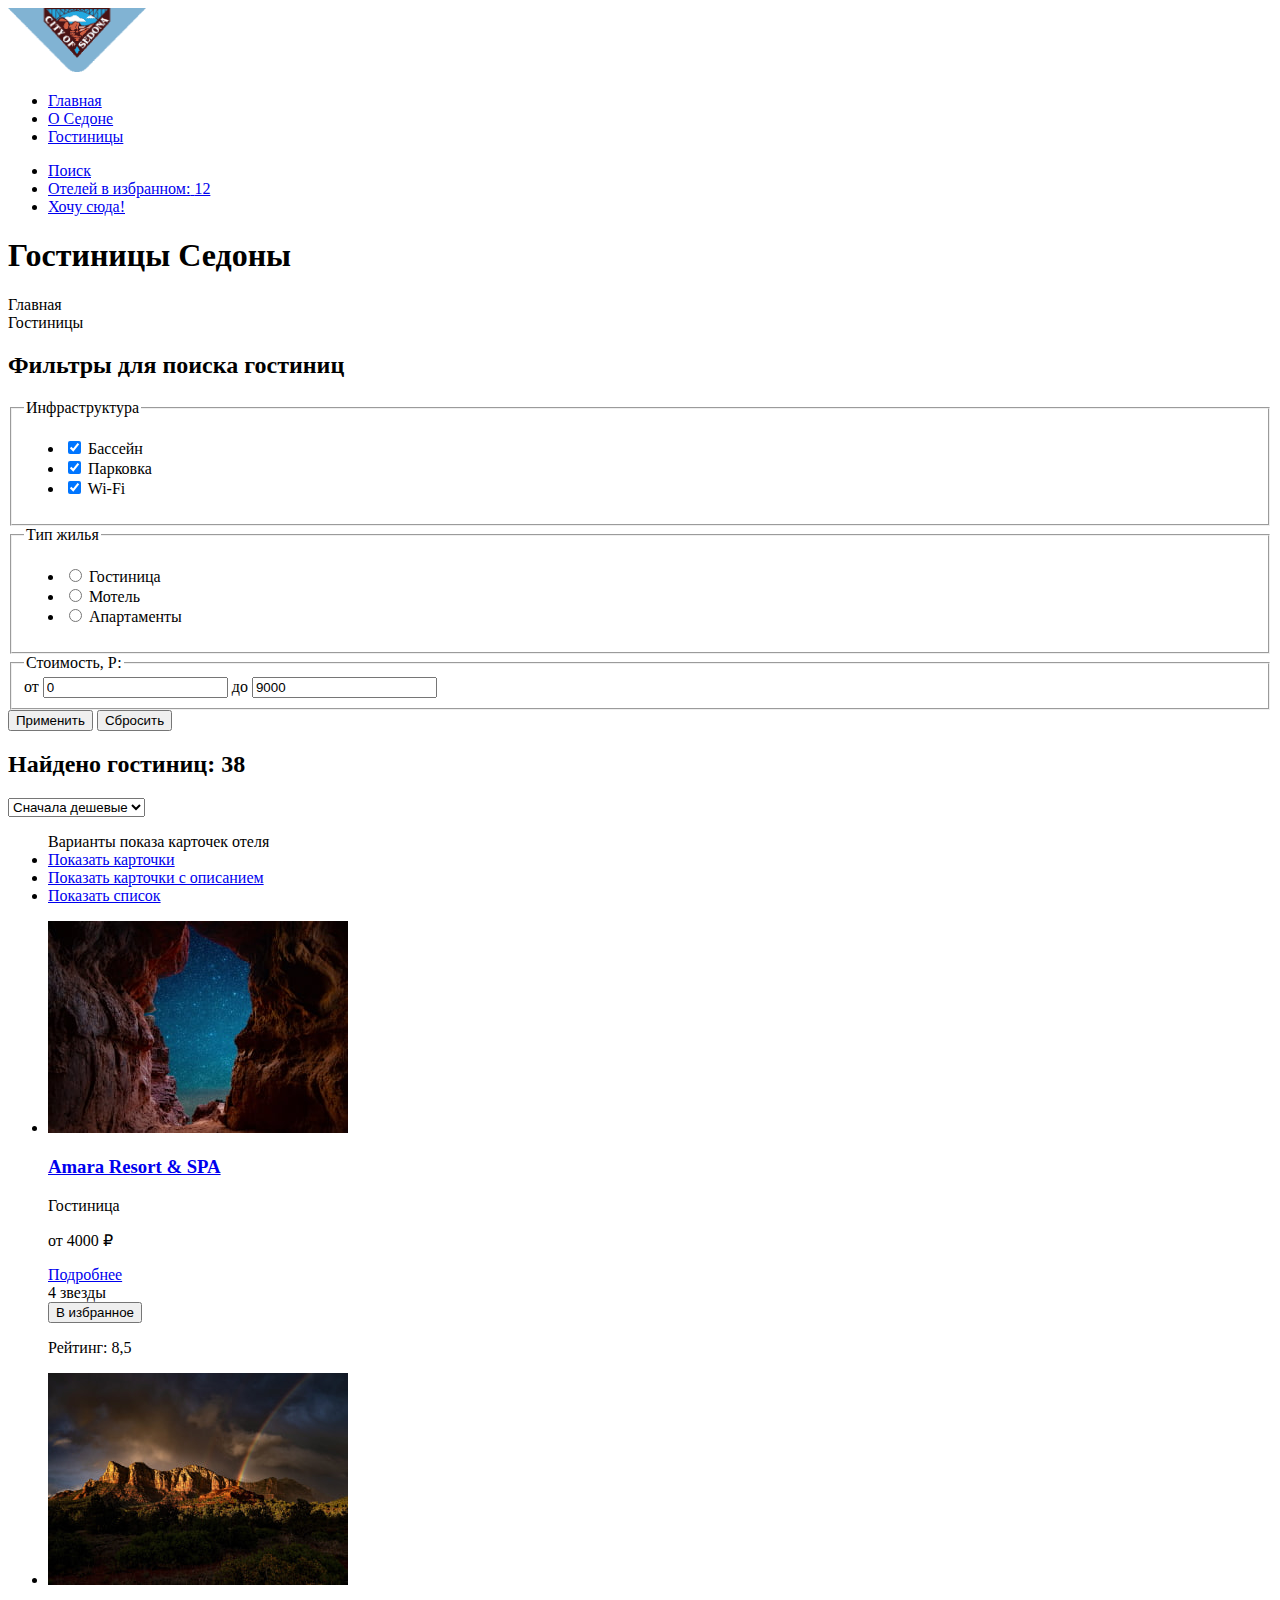
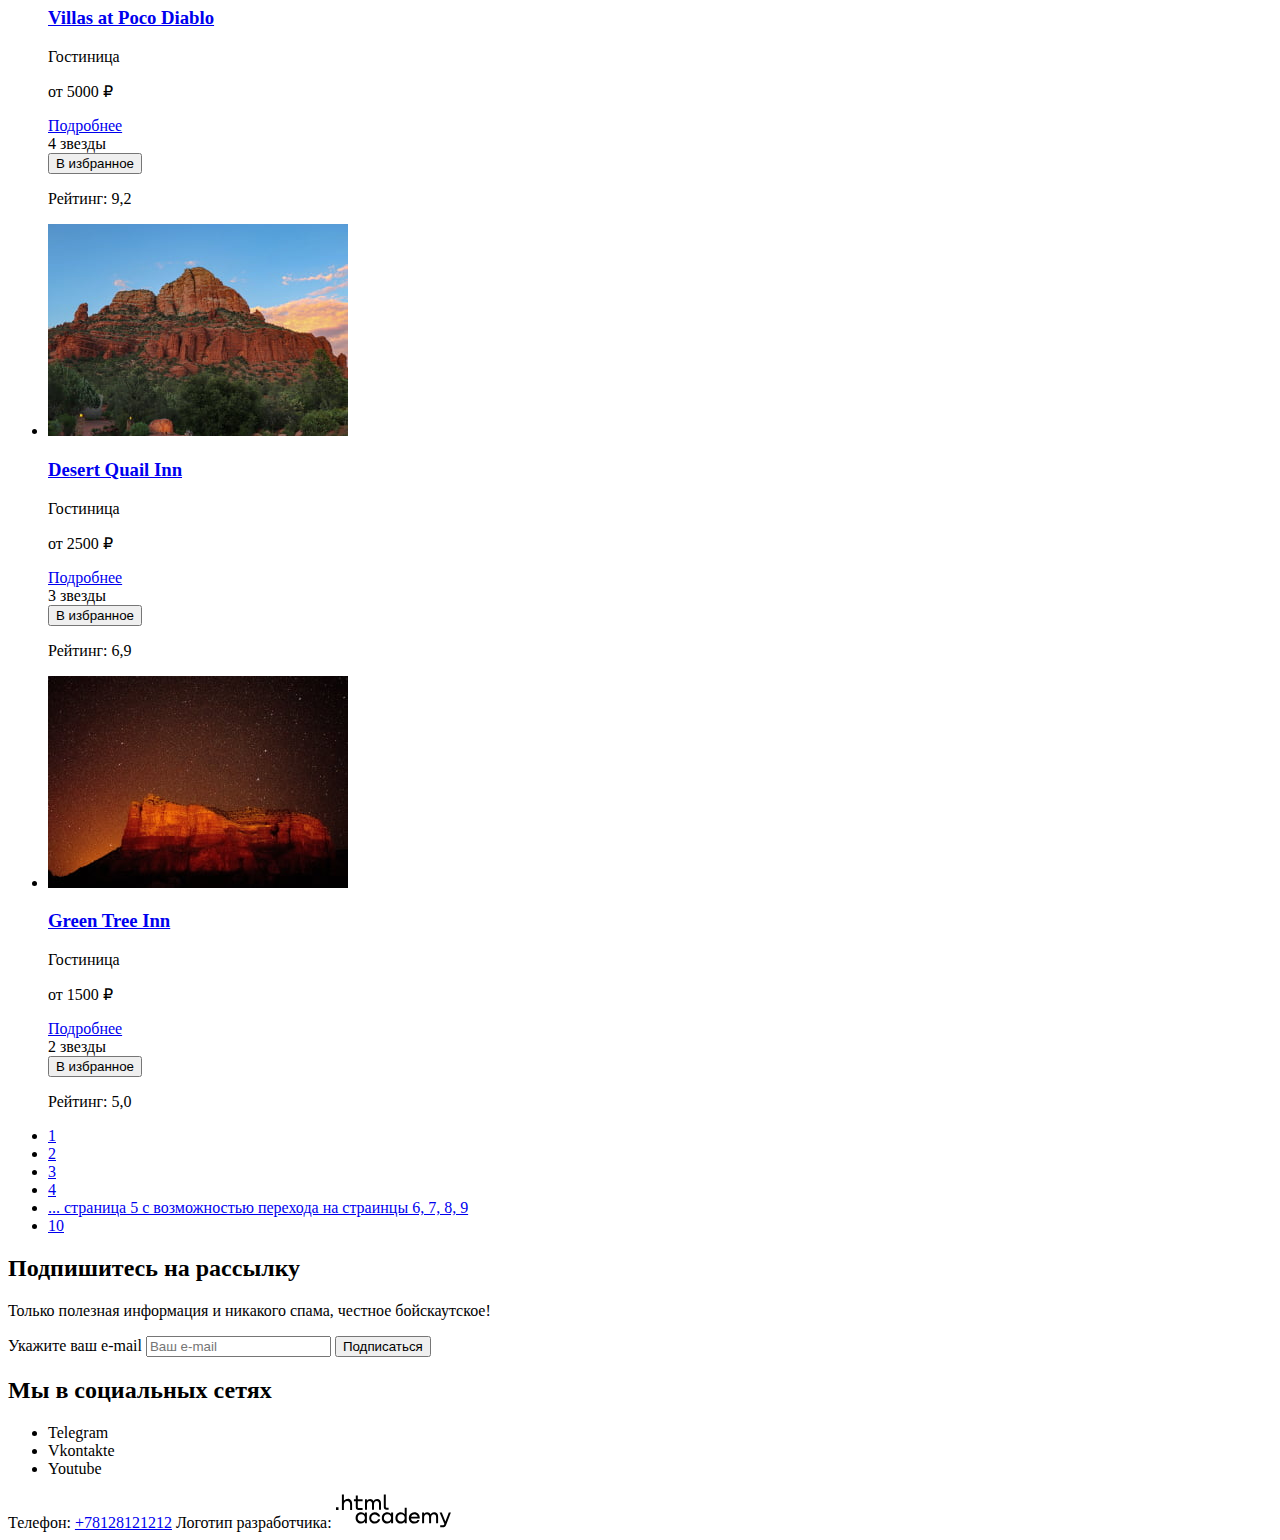
==== catalog.html @ a4a6d635 "Добавляет jpg и logo" ====
<!DOCTYPE html>
<html lang="ru">
<head>
  <meta charset="UTF-8">
  <meta name="viewport" content="width=device-width, initial-scale=1.0">
  <title>Document</title>
</head>
<body>
  <header class="page-header">
    <a class="header-logo-link" class="index.html" aria-current="page">
      <img class="logo" src="images/logo.png" width="138" height="64"  alt="Логотип города Седона"></a>
    <nav class="navigation">
      <Ul class="navigation-main-list">
        <li class="navigation-item">
          <a class="navigation-link" href="index.html" aria-current="page">Главная</a>
        </li>
        <li class="navigation-item">
          <a class="navigation-link" href="about.html">О Седоне</a>
        </li>
        <li class="navigation-item">
          <a class="navigation-link navigation-link-current" href="hotels.html">Гостиницы</a>
        </li>
      </Ul>
    </nav>
    <nav class="navigation">
      <Ul class="navigation-user-list">
        <li class="navigation-item">
          <a class="navigation-link" href="#">
            <span class="visually-hidden">
            Поиск
            </span>
          </a>
        </li>
        <li class="navigation-item">
          <a class="navigation-link" href="#">
            <span class="visually-hidden">Отелей в избранном:</span>
            <span class="count">12</span>
          </a>
        </li>
        <li class="navigation-item">
          <a class="navigation-link" href="#">
            <span class="brown-button">
              Хочу сюда!
            </span>
          </a>
        </li>
      </Ul>
    </nav>
    <h1 class="inner-header-title">Гостиницы Седоны</h1>
    <ul class="breadcrumbs"></ul>
    <li class="breadcrumbs-list">
      <a class="breadcrumbs-item" href="index.html"></a>
      <span class="visually-hidden">Главная</span>
    </li>
    <li class="breadcrumbs-list">
      <a class="breadcrumbs-item">Гостиницы </a>
    </li>
  </header>
  <main class="main-inner">
<section class="catalog-filter">
  <h2 class="visually-hidden">Фильтры для поиска гостиниц</h2>
  <form class="catalog-filter" action="https://echo.htmlacademy.ru/" method="get"  >
    <fieldset class="catalog-filter-group" >
      <legend class="catalog-filter-title">Инфраструктура</legend>
      <ul class="catalg-filter-list">
        <li class="catalg-filter-item">
          <label class="control">
            <input class="control-input" type="checkbox" name="swimming-pool" checked>
            Бассейн
          </label>
        </li>
        <li class="catalg-filter-item">
          <label class="control">
            <input class="control-input" type="checkbox" name="parking" checked>
            Парковка
          </label>
        </li>
        <li class="catalg-filter-item">
          <label class="control">
            <input class="control-input" type="checkbox" name="Wi-Fi" checked>
            Wi-Fi
          </label>
        </li>
      </ul>
    </fieldset>
    <fieldset class="catalog-filter-group" >
      <legend class="catalog-filter-title">Тип жилья</legend>
      <ul class="catalg-filter-list">
        <li class="catalg-filter-item">
          <label class="control">
            <input class="control-input" type="radio" name="hotel-group" value="hotel">
            Гостиница
          </label>
        </li>
        <li class="catalg-filter-item">
          <label class="control">
            <input class="control-input" type="radio" name="hotel-group" value="motel">
            Мотель
          </label>
        </li>
        <li class="catalg-filter-item">
          <label class="control">
            <input class="control-input" type="radio" name="hotel-group" value="apartments">
            Апартаменты
          </label>
        </li>
      </ul>
    </fieldset>
    <fieldset class="catalog-filter-group">
      <legend class="catalog-filter-title">Стоимость, Р: </legend>
      <label for="price-from">от  </label>
      <input class="field" type="number" name="price-from" id="price-from" value="0">
      <label for="price-to">до </label>
      <input class="field" type="number" name="price-from" id="price-to" value="9000">
    </fieldset>
    <button class="button" type="submit">Применить</button>
    <button class="button-reset" type="reset">Сбросить</button>
  </form>
</section>
<section class="search-results">
  <h2 class="search-results-title">Найдено гостиниц: 38</h2>
  <select class="select-control" aria-label="Сортировка">
    <option value="cheap">Сначала дешевые </option>
    <option value="expensive">Сначала дорогие </option>
  </select>
  <ul class="hotel-card-variants-list">
  <span class="visually-hidden">Варианты показа карточек отеля</span>
    <li>
      <a class="sort sort-current" href="catalog.html?view=tile">
      <span class="visually-hidden">Показать карточки</span>
      </a>
    </li>
    <li>
      <a class="sort" href="catalog.html?view=card">
      <span class="visually-hidden">Показать карточки с описанием</span>
      </a>
    </li>
    <li>
      <a class="sort" href="catalog.html?view=list">
      <span class="visually-hidden">Показать список</span>
      </a>
    </li>
  </ul>
  <ul class="hotel-list">
    <li class="hotel-card">
      <a class="hotel-card-link" href="#">
        <img class="hotel-card-image"  src="images/hotel-cards/hotel-1.jpg" alt="Вид через ущелье на звездное небо">
      </a>
      <a class="hotel-card-link" href="#">
        <h3>Amara Resort & SPA</h3>
      </a>
      <p class="hotel-card-group">Гостиница</p>
      <p class="hotel-card-price">от 4000 ₽ </p>
      <a class="show-more" href="#">Подробнее</a>
      <div class="stars">
        <span class="visually-hidden">4 звезды</span>
      </div>
      <button class="in-favorites" type="button">В избранное</button>
      <p class="rating-result"> Рейтинг: 8,5 </p>
    </li>
    <li class="hotel-card">
      <a class="hotel-card-link" href="#">
        <img class="hotel-card-image"  src="images/hotel-cards/hotel-2.jpg" alt="Вид на горы в закате">
      </a>
      <a class="hotel-card-link" href="#">
        <h3>Villas at Poco Diablo</h3>
      </a>
      <p class="hotel-card-group">Гостиница</p>
      <p class="hotel-card-price">от 5000 ₽ </p>
      <a class="show-more" href="#">Подробнее</a>
      <div class="stars">
        <span class="visually-hidden">4 звезды</span>
      </div>
      <button class="in-favorites" type="button">В избранное</button>
      <p class="rating-result"> Рейтинг: 9,2 </p>
    </li>
    <li class="hotel-card">
      <a class="hotel-card-link" href="#">
        <img class="hotel-card-image"  src="images/hotel-cards/hotel-3.jpg" alt="Вид на горы">
      </a>
      <a class="hotel-card-link" href="#">
        <h3>Desert Quail Inn</h3>
      </a>
      <p class="hotel-card-group">Гостиница</p>
      <p class="hotel-card-price">от 2500 ₽ </p>
      <a class="show-more" href="#">Подробнее</a>
      <div class="stars">
        <span class="visually-hidden">3 звезды</span>
      </div>
      <button class="in-favorites" type="button">В избранное</button>
      <p class="rating-result"> Рейтинг: 6,9 </p>
    </li>
    <li class="hotel-card">
      <a class="hotel-card-link" href="#">
        <img class="hotel-card-image"  src="images/hotel-cards/hotel-4.jpg" alt="Вид на горы в последнюю минуту заката">
      </a>
      <a class="hotel-card-link" href="#">
        <h3>Green Tree Inn</h3>
      </a>
      <p class="hotel-card-group">Гостиница</p>
      <p class="hotel-card-price">от 1500 ₽ </p>
      <a class="show-more" href="#">Подробнее</a>
      <div class="stars">
        <span class="visually-hidden">2 звезды</span>
      </div>
      <button class="in-favorites" type="button">В избранное</button>
      <p class="rating-result"> Рейтинг: 5,0 </p>
    </li>
  </ul>
  <ul class="pagination">
    <li class="pagination-item">
      <a class="pagination-link pagination-current" href="#">1</a>
    </li>
    <li class="pagination-item">
      <a class="pagination-link" href="#">2</a>
    </li>
    <li class="pagination-item">
      <a class="pagination-link" href="#">3</a>
    </li>
    <li class="pagination-item">
      <a class="pagination-link" href="#">4</a>
    </li>
    <li class="pagination-item">
      <a class="pagination-link" href="#">...
        <span class="visually-hidden">страница 5 с возможностью перехода на страинцы 6, 7, 8, 9 </span>
      </a>
    </li>
    <li class="pagination-item">
      <a class="pagination-link" href="#">10</a>
    </li>
  </ul>
</section>
<section class="subscription">
  <h2 class="subscription-title">Подпишитесь на рассылку</h3>
  <p class="subscription-descriprtion">Только полезная информация и никакого спама, честное бойскаутское!</p>
  <form class="subscription-form" action="https://echo.htmlacademy.ru/" method="post">
  <label for="subscription-email" class="visually-hidden"> Укажите ваш e-mail </label>
  <input class="field" type="email" name="subscription-email" id="subscription-email" placeholder="Ваш e-mail" method="post" required>
  <button class="button-subscription-button" type="submit">Подписаться</button>
  </form>
</section>
<footer class="page-footer">
  <section class="footer-social-list">
    <h2 class="visually-hidden">Мы в социальных сетях</h2>
      <ul class="social-list">
        <li class="social-item">
          <a class="button-social" href="https://t.me/htmlacademy"></a>
          <span class="visually-hidden">Telegram</span>
        </li>
        <li class="social-item">
          <a class="button-social" href="https://vk.com/htmlacademy"></a>
          <span class="visually-hidden">Vkontakte</span>
        </li>
        <li class="social-item">
          <a class="button-social" href="https://www.youtube.com/user/htmlacademyru" class="visually-hidden"></a>
          <span class="visually-hidden">Youtube</span>
        </li>
      </ul>
  </section>

  <span class="visually hidden"> Телефон:</span>
  <a class="contacts-phone" href="tel:+78128121212">+78128121212</a>

  <span class="visually-hidden">Логотип разработчика:</span>
  <a href="https://htmlacademy.ru"></a>
  <img src="images/svg/HTML Academy.svg" alt="Логотип htmlacademy">
</footer>
  </body>
</html>
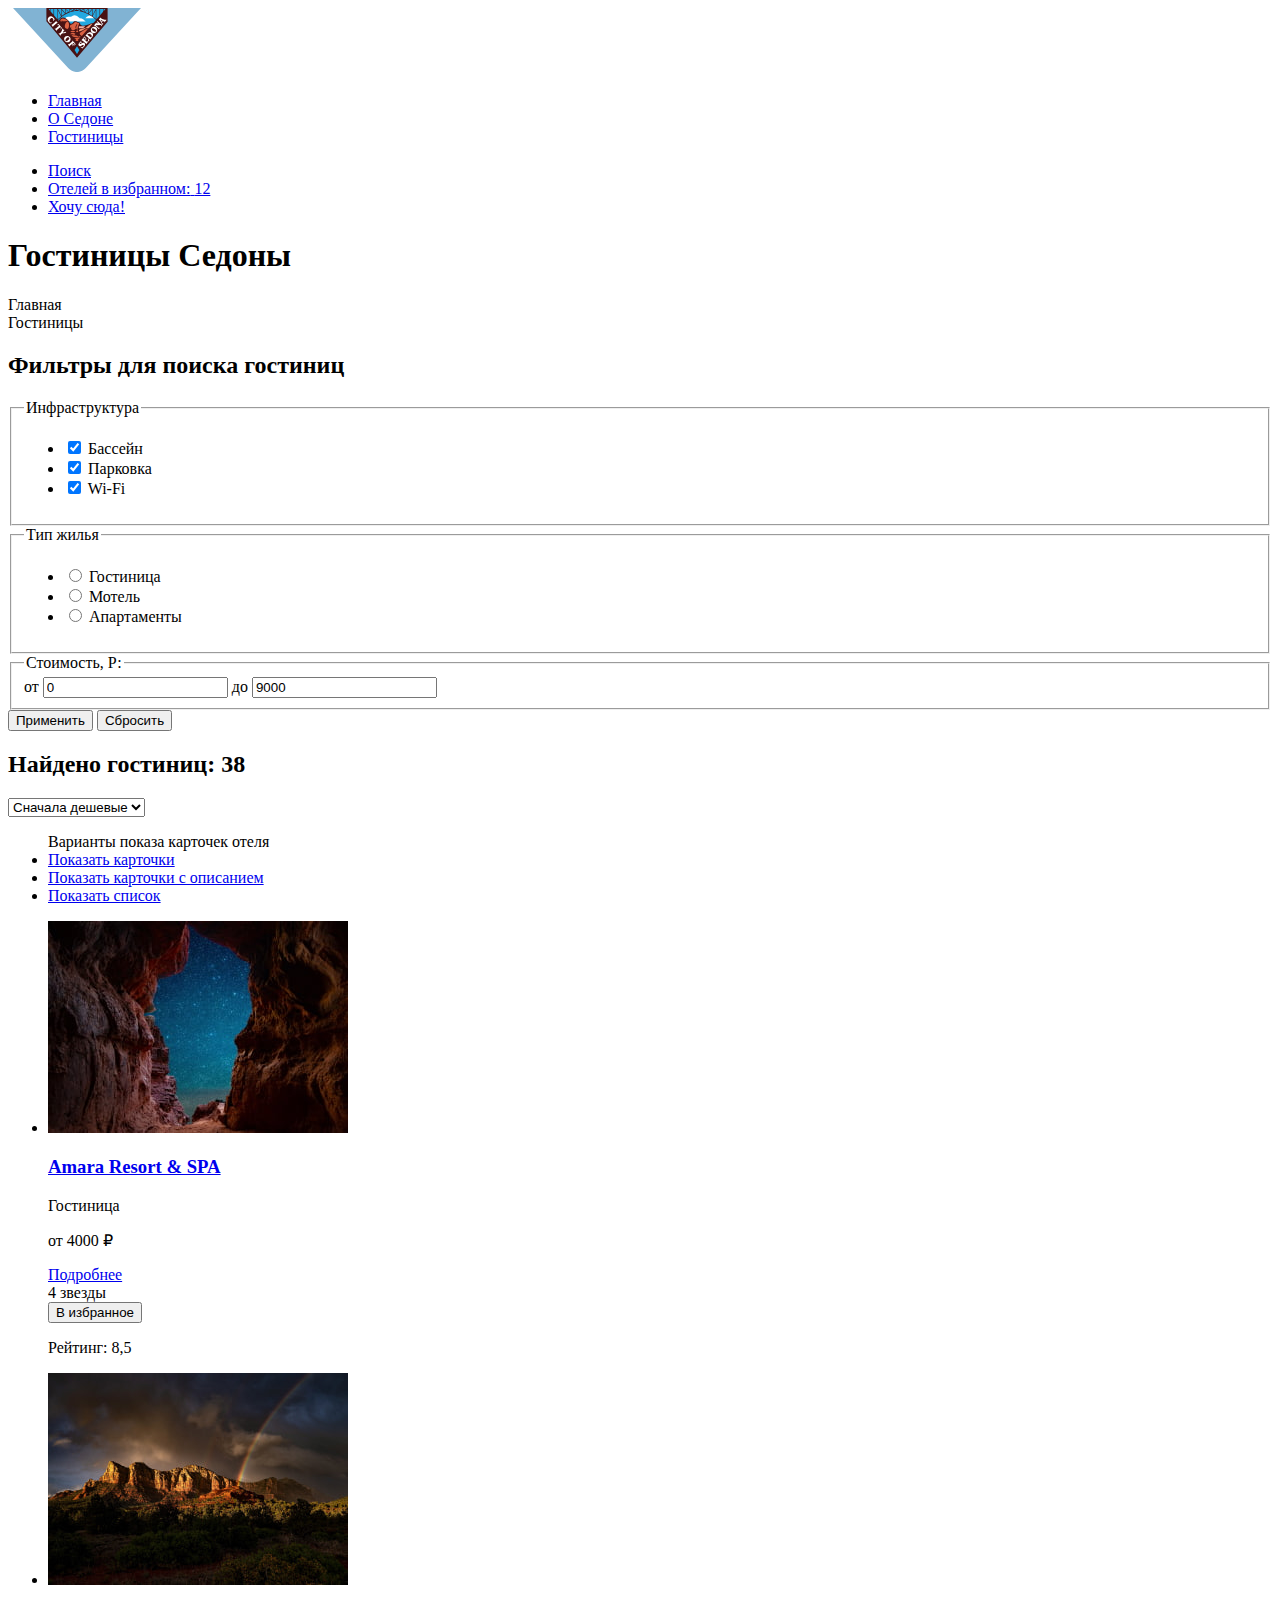
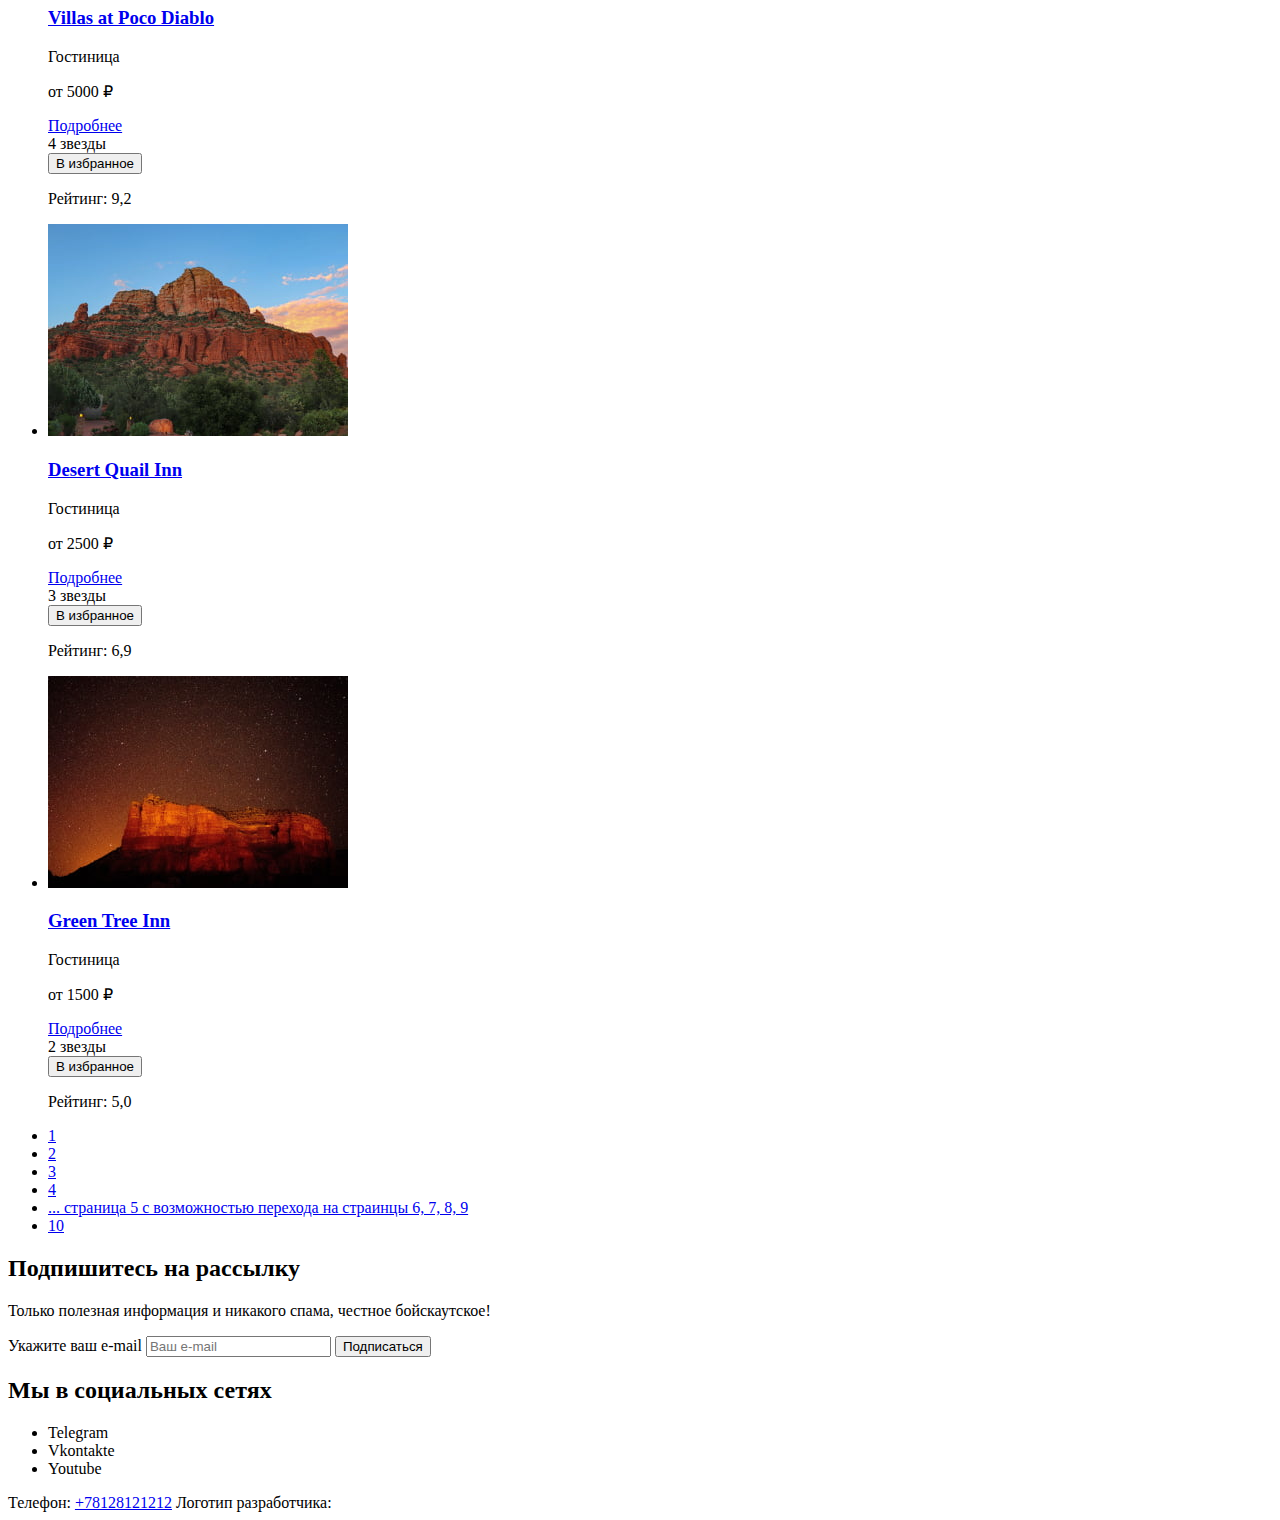
==== commit de181a94: "Добавляет обновленную верстку для catalog" ====
--- a/catalog.html
+++ b/catalog.html
@@ -2,13 +2,14 @@
 <html lang="ru">
 <head>
   <meta charset="UTF-8">
-  <meta name="viewport" content="width=device-width, initial-scale=1.0">
-  <title>Document</title>
+  <meta name="viewport" content="width=device-width, initial-scale=1">
+  <link rel="stylesheet" href="styles/styles.css">
+  <title>Каталог</title>
 </head>
 <body>
   <header class="page-header">
     <a class="header-logo-link" class="index.html" aria-current="page">
-      <img class="logo" src="images/logo.png" width="138" height="64"  alt="Логотип города Седона"></a>
+      <img class="logo" src="images/logo.svg" width="138" height="64"  alt="Логотип города Седона"></a>
     <nav class="navigation">
       <Ul class="navigation-main-list">
         <li class="navigation-item">
@@ -38,14 +39,17 @@
           </a>
         </li>
         <li class="navigation-item">
-          <a class="navigation-link" href="#">
-            <span class="brown-button">
+          <div class="small-button">
+            <a class="navigation-link" href="#">
               Хочу сюда!
-            </span>
-          </a>
+            </a>
+          </div>
         </li>
       </Ul>
     </nav>
+    </header>
+    <main class="main-inner">
+<section class="catalog-filter">
     <h1 class="inner-header-title">Гостиницы Седоны</h1>
     <ul class="breadcrumbs"></ul>
     <li class="breadcrumbs-list">
@@ -56,8 +60,6 @@
       <a class="breadcrumbs-item">Гостиницы </a>
     </li>
   </header>
-  <main class="main-inner">
-<section class="catalog-filter">
   <h2 class="visually-hidden">Фильтры для поиска гостиниц</h2>
   <form class="catalog-filter" action="https://echo.htmlacademy.ru/" method="get"  >
     <fieldset class="catalog-filter-group" >
@@ -69,7 +71,7 @@
             Бассейн
           </label>
         </li>
-        <li class="catalg-filter-item">
+        <li class="catalog-filter-item">
           <label class="control">
             <input class="control-input" type="checkbox" name="parking" checked>
             Парковка
@@ -144,7 +146,7 @@
   <ul class="hotel-list">
     <li class="hotel-card">
       <a class="hotel-card-link" href="#">
-        <img class="hotel-card-image"  src="images/hotel-cards/hotel-1.jpg" alt="Вид через ущелье на звездное небо">
+        <img class="hotel-card-image"  src="images/hotel-cards/hotel-1.jpg" width="300" height="212"  alt="Вид через ущелье на звездное небо">
       </a>
       <a class="hotel-card-link" href="#">
         <h3>Amara Resort & SPA</h3>
@@ -160,7 +162,7 @@
     </li>
     <li class="hotel-card">
       <a class="hotel-card-link" href="#">
-        <img class="hotel-card-image"  src="images/hotel-cards/hotel-2.jpg" alt="Вид на горы в закате">
+        <img class="hotel-card-image"  src="images/hotel-cards/hotel-2.jpg" width="300" height="212"  alt="Вид на горы в закате">
       </a>
       <a class="hotel-card-link" href="#">
         <h3>Villas at Poco Diablo</h3>
@@ -176,7 +178,7 @@
     </li>
     <li class="hotel-card">
       <a class="hotel-card-link" href="#">
-        <img class="hotel-card-image"  src="images/hotel-cards/hotel-3.jpg" alt="Вид на горы">
+        <img class="hotel-card-image"  src="images/hotel-cards/hotel-3.jpg" width="300" height="212"  alt="Вид на горы">
       </a>
       <a class="hotel-card-link" href="#">
         <h3>Desert Quail Inn</h3>
@@ -192,7 +194,7 @@
     </li>
     <li class="hotel-card">
       <a class="hotel-card-link" href="#">
-        <img class="hotel-card-image"  src="images/hotel-cards/hotel-4.jpg" alt="Вид на горы в последнюю минуту заката">
+        <img class="hotel-card-image"  src="images/hotel-cards/hotel-4.jpg" width="300" height="212"  alt="Вид на горы в последнюю минуту заката">
       </a>
       <a class="hotel-card-link" href="#">
         <h3>Green Tree Inn</h3>
@@ -239,6 +241,7 @@
   <button class="button-subscription-button" type="submit">Подписаться</button>
   </form>
 </section>
+</main>
 <footer class="page-footer">
   <section class="footer-social-list">
     <h2 class="visually-hidden">Мы в социальных сетях</h2>
@@ -260,10 +263,9 @@
 
   <span class="visually hidden"> Телефон:</span>
   <a class="contacts-phone" href="tel:+78128121212">+78128121212</a>
-
   <span class="visually-hidden">Логотип разработчика:</span>
   <a href="https://htmlacademy.ru"></a>
-  <img src="images/svg/HTML Academy.svg" alt="Логотип htmlacademy">
+
 </footer>
   </body>
 </html>
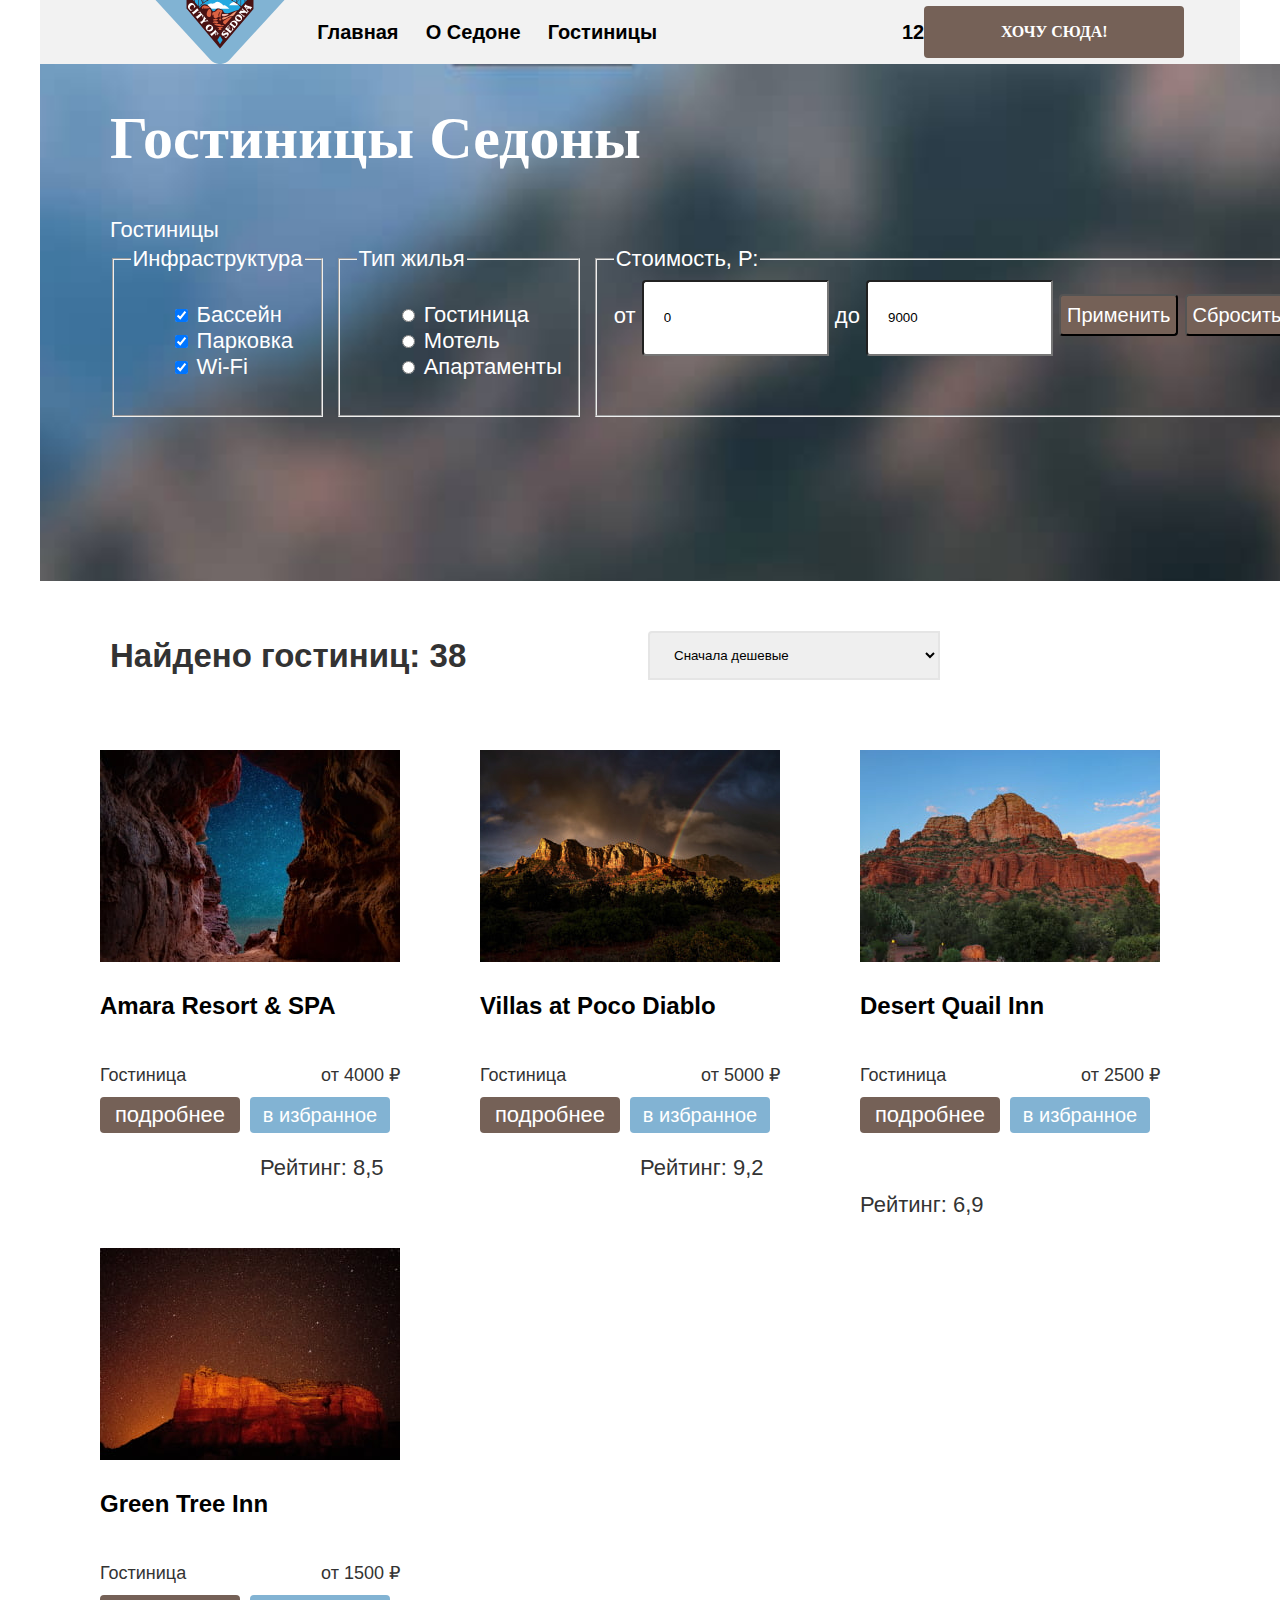
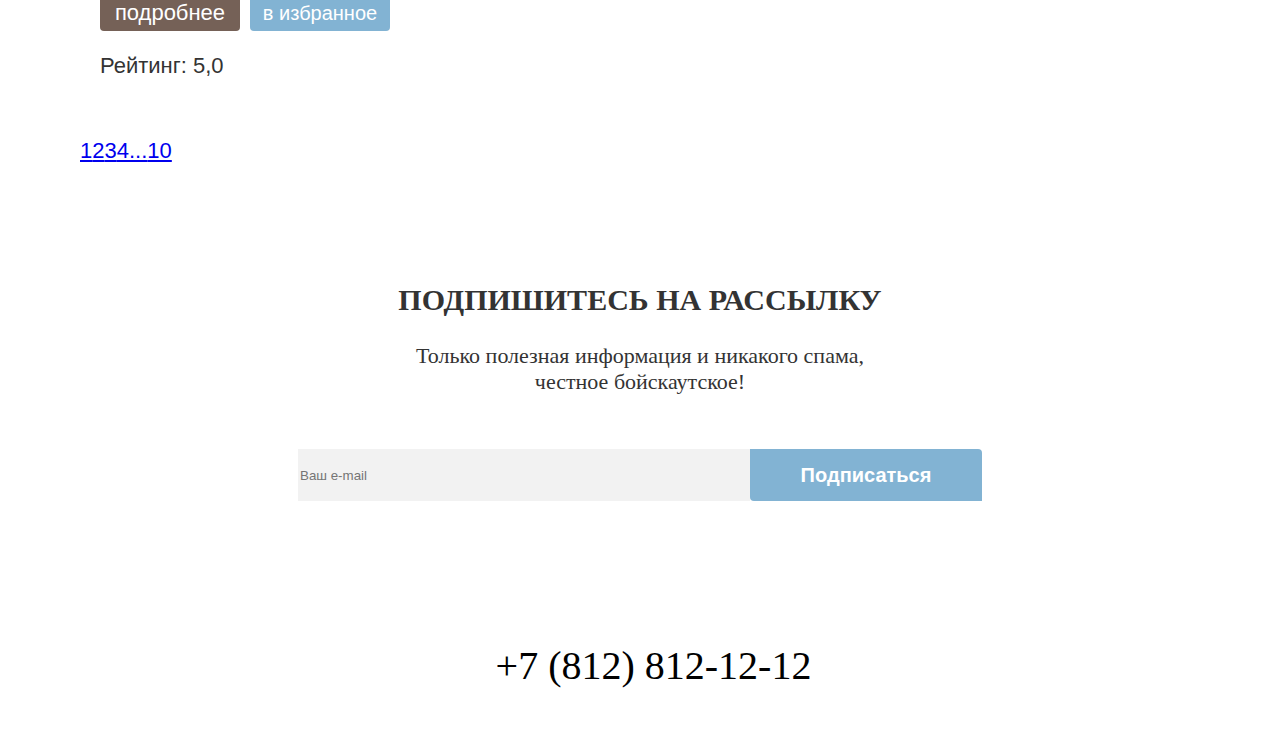
==== commit 920370a5: "добавляет новый каталог" ====
--- a/catalog.html
+++ b/catalog.html
@@ -8,64 +8,67 @@
 </head>
 <body>
   <header class="page-header">
-    <a class="header-logo-link" class="index.html" aria-current="page">
-      <img class="logo" src="images/logo.svg" width="138" height="64"  alt="Логотип города Седона"></a>
+
     <nav class="navigation">
-      <Ul class="navigation-main-list">
+      <Ul class="navigation-main">
         <li class="navigation-item">
-          <a class="navigation-link" href="index.html" aria-current="page">Главная</a>
+        <a class="header-logo-link" href="index.html" aria-current="page">
+          <img class="logo" src="images/svg/logo.svg" width="138" height="64"  alt="Логотип города Седона"></a>
+        </li>
+        <li class="navigation-item">
+          <a class="navigation-link navigation-link-current" href="index.html" aria-current="page">Главная</a>
         </li>
         <li class="navigation-item">
           <a class="navigation-link" href="about.html">О Седоне</a>
         </li>
         <li class="navigation-item">
-          <a class="navigation-link navigation-link-current" href="hotels.html">Гостиницы</a>
+          <a class="navigation-link" href="catalog.html">Гостиницы</a>
         </li>
       </Ul>
-    </nav>
-    <nav class="navigation">
-      <Ul class="navigation-user-list">
-        <li class="navigation-item">
+      <Ul class="navigation-user">
+        <li class="navigation-user-item">
           <a class="navigation-link" href="#">
             <span class="visually-hidden">
             Поиск
             </span>
           </a>
         </li>
-        <li class="navigation-item">
+        <li class="navigation-user-item">
           <a class="navigation-link" href="#">
             <span class="visually-hidden">Отелей в избранном:</span>
             <span class="count">12</span>
           </a>
         </li>
-        <li class="navigation-item">
+        <li class="navigation-user-item">
           <div class="small-button">
-            <a class="navigation-link" href="#">
+            <a class="want-navigation-link" href="#">
               Хочу сюда!
             </a>
           </div>
         </li>
       </Ul>
     </nav>
-    </header>
+  </header>
     <main class="main-inner">
-<section class="catalog-filter">
+<section class="catalog-filters">
+  <div class="catalog-title-breadcrumbs-container ">
     <h1 class="inner-header-title">Гостиницы Седоны</h1>
-    <ul class="breadcrumbs"></ul>
-    <li class="breadcrumbs-list">
-      <a class="breadcrumbs-item" href="index.html"></a>
+    <ul class="breadcrumbs-list">
+    <li class="breadcrumbs-item">
+      <a class="breadcrumbs-link" href="index.html"></a>
       <span class="visually-hidden">Главная</span>
     </li>
-    <li class="breadcrumbs-list">
-      <a class="breadcrumbs-item">Гостиницы </a>
-    </li>
-  </header>
+    <li class="breadcrumbs-item">
+      <a class="breadcrumbs-link">Гостиницы </a>
+    </li>
+  </div>
+  <div class="catalog-filters-container">
   <h2 class="visually-hidden">Фильтры для поиска гостиниц</h2>
   <form class="catalog-filter" action="https://echo.htmlacademy.ru/" method="get"  >
     <fieldset class="catalog-filter-group" >
       <legend class="catalog-filter-title">Инфраструктура</legend>
-      <ul class="catalg-filter-list">
-        <li class="catalg-filter-item">
+      <ul class="catalog-filter-list">
+        <li class="catalog-filter-item">
           <label class="control">
             <input class="control-input" type="checkbox" name="swimming-pool" checked>
             Бассейн
@@ -77,7 +80,7 @@
             Парковка
           </label>
         </li>
-        <li class="catalg-filter-item">
+        <li class="catalog-filter-item">
           <label class="control">
             <input class="control-input" type="checkbox" name="Wi-Fi" checked>
             Wi-Fi
@@ -87,20 +90,20 @@
     </fieldset>
     <fieldset class="catalog-filter-group" >
       <legend class="catalog-filter-title">Тип жилья</legend>
-      <ul class="catalg-filter-list">
-        <li class="catalg-filter-item">
+      <ul class="catalog-filter-list">
+        <li class="catalog-filter-item">
           <label class="control">
             <input class="control-input" type="radio" name="hotel-group" value="hotel">
             Гостиница
           </label>
         </li>
-        <li class="catalg-filter-item">
+        <li class="catalog-filter-item">
           <label class="control">
             <input class="control-input" type="radio" name="hotel-group" value="motel">
             Мотель
           </label>
         </li>
-        <li class="catalg-filter-item">
+        <li class="catalog-filter-item">
           <label class="control">
             <input class="control-input" type="radio" name="hotel-group" value="apartments">
             Апартаменты
@@ -114,19 +117,26 @@
       <input class="field" type="number" name="price-from" id="price-from" value="0">
       <label for="price-to">до </label>
       <input class="field" type="number" name="price-from" id="price-to" value="9000">
-    </fieldset>
-    <button class="button" type="submit">Применить</button>
-    <button class="button-reset" type="reset">Сбросить</button>
+
+      <button class="button button-apply" type="submit">Применить</button>
+    <button class="button button-reset" type="reset">Сбросить</button>
+
+  </fieldset>
   </form>
+  </div>
 </section>
-<section class="search-results">
+<section class="search-catalog">
+<div>
   <h2 class="search-results-title">Найдено гостиниц: 38</h2>
+  </div>
+  <div class="search-search">
   <select class="select-control" aria-label="Сортировка">
     <option value="cheap">Сначала дешевые </option>
     <option value="expensive">Сначала дорогие </option>
   </select>
+
+<div class="search-results">
   <ul class="hotel-card-variants-list">
-  <span class="visually-hidden">Варианты показа карточек отеля</span>
     <li>
       <a class="sort sort-current" href="catalog.html?view=tile">
       <span class="visually-hidden">Показать карточки</span>
@@ -143,72 +153,112 @@
       </a>
     </li>
   </ul>
+  </div>
+  </div>
+  </section>
+  <section class="hotel-results">
   <ul class="hotel-list">
     <li class="hotel-card">
+    <div class="hotel-flex-container">
       <a class="hotel-card-link" href="#">
         <img class="hotel-card-image"  src="images/hotel-cards/hotel-1.jpg" width="300" height="212"  alt="Вид через ущелье на звездное небо">
       </a>
       <a class="hotel-card-link" href="#">
-        <h3>Amara Resort & SPA</h3>
-      </a>
-      <p class="hotel-card-group">Гостиница</p>
-      <p class="hotel-card-price">от 4000 ₽ </p>
-      <a class="show-more" href="#">Подробнее</a>
+        <h3 class="hotel-title">Amara Resort & SPA</h3>
+      </a>
+      <div class="hotel-card-information">
+        <p class="hotel-card-group">Гостиница</p>
+        <p class="hotel-card-price">от 4000 ₽ </p>
+      </div>
+    <div class="hotel-card-buttons">
+      <a class="button show-more" href="#">подробнее</a>
+      <button class="button in-favorites" type="button">в избранное</button>
+    </div>
+    <div class="stars-rating">
       <div class="stars">
         <span class="visually-hidden">4 звезды</span>
       </div>
-      <button class="in-favorites" type="button">В избранное</button>
       <p class="rating-result"> Рейтинг: 8,5 </p>
-    </li>
+      </div>
+      </div>
+
+    </li>
+
     <li class="hotel-card">
-      <a class="hotel-card-link" href="#">
+      <div class="hotel-flex-container">
+        <a class="hotel-card-link" href="#">
         <img class="hotel-card-image"  src="images/hotel-cards/hotel-2.jpg" width="300" height="212"  alt="Вид на горы в закате">
-      </a>
-      <a class="hotel-card-link" href="#">
-        <h3>Villas at Poco Diablo</h3>
-      </a>
-      <p class="hotel-card-group">Гостиница</p>
-      <p class="hotel-card-price">от 5000 ₽ </p>
-      <a class="show-more" href="#">Подробнее</a>
-      <div class="stars">
+        </a>
+       <a class="hotel-card-link" href="#">
+        <h3 class="hotel-title">Villas at Poco Diablo</h3>
+        </a>
+        <div class="hotel-card-information">
+        <p class="hotel-card-group">Гостиница</p>
+        <p class="hotel-card-price">от 5000 ₽ </p>
+        </div>
+        <div class="hotel-card-buttons">
+        <a class="button show-more" href="#">подробнее</a>
+        <button class="button in-favorites" type="button">в избранное</button>
+        </div>
+        <div class="stars-rating">
+        <div class="stars">
         <span class="visually-hidden">4 звезды</span>
-      </div>
-      <button class="in-favorites" type="button">В избранное</button>
-      <p class="rating-result"> Рейтинг: 9,2 </p>
-    </li>
+        </div>
+        <p class="rating-result"> Рейтинг: 9,2 </p>
+      </div>
+      </div>
+    </li>
+
     <li class="hotel-card">
-      <a class="hotel-card-link" href="#">
+      <div class="hotel-flex-container">
+        <a class="hotel-card-link" href="#">
         <img class="hotel-card-image"  src="images/hotel-cards/hotel-3.jpg" width="300" height="212"  alt="Вид на горы">
-      </a>
-      <a class="hotel-card-link" href="#">
-        <h3>Desert Quail Inn</h3>
-      </a>
-      <p class="hotel-card-group">Гостиница</p>
-      <p class="hotel-card-price">от 2500 ₽ </p>
-      <a class="show-more" href="#">Подробнее</a>
-      <div class="stars">
-        <span class="visually-hidden">3 звезды</span>
-      </div>
-      <button class="in-favorites" type="button">В избранное</button>
-      <p class="rating-result"> Рейтинг: 6,9 </p>
-    </li>
+        </a>
+        <a class="hotel-card-link" href="#">
+        <h3 class="hotel-title">Desert Quail Inn</h3>
+        </a>
+        <div class="hotel-card-information">
+        <p class="hotel-card-group">Гостиница</p>
+        <p class="hotel-card-price">от 2500 ₽ </p>
+        </div>
+        <div class="hotel-card-buttons">
+        <a class="button show-more" href="#">подробнее</a>
+        <button class="button in-favorites" type="button">в избранное</button>
+          </div>
+        <div class="stars-rating">
+        <div class="stars">
+        <div><span class="visually-hidden">3 звезды</span>
+          </div>
+        </div>
+        </div>
+        <p class="rating-result"> Рейтинг: 6,9 </p>
+      </div>
+    </li>
+
     <li class="hotel-card">
+      <div class="hotel-flex-container">
       <a class="hotel-card-link" href="#">
         <img class="hotel-card-image"  src="images/hotel-cards/hotel-4.jpg" width="300" height="212"  alt="Вид на горы в последнюю минуту заката">
       </a>
       <a class="hotel-card-link" href="#">
-        <h3>Green Tree Inn</h3>
-      </a>
+        <h3 class="hotel-title">Green Tree Inn</h3>
+      </a>
+        <div class="hotel-card-information">
       <p class="hotel-card-group">Гостиница</p>
       <p class="hotel-card-price">от 1500 ₽ </p>
-      <a class="show-more" href="#">Подробнее</a>
-      <div class="stars">
+        </div>
+        <div class="hotel-card-buttons">
+        <a class="button show-more" href="#">подробнее</a>
+        <button class="button in-favorites" type="button">в избранное</button>
+        </div>
+        <div class="stars">
         <span class="visually-hidden">2 звезды</span>
-      </div>
-      <button class="in-favorites" type="button">В избранное</button>
-      <p class="rating-result"> Рейтинг: 5,0 </p>
+        <p class="rating-result"> Рейтинг: 5,0 </p>
+        </div>
+      </div>
     </li>
   </ul>
+  </section>
   <ul class="pagination">
     <li class="pagination-item">
       <a class="pagination-link pagination-current" href="#">1</a>
@@ -231,19 +281,25 @@
       <a class="pagination-link" href="#">10</a>
     </li>
   </ul>
+<section class="subscription-catalog">
+  <div class="subscription-container catalog">
+    <div class="subscription-only-text">
+      <h2 class="subscription-title">Подпишитесь на рассылку</h2>
+      <p class="subscription-description">Только полезная информация и никакого спама,</br> честное бойскаутское!</p>
+        </div>
+      <form class="subscription-form" action="https://echo.htmlacademy.ru/" method="post">
+      <label for="subscription-email" class="visually-hidden"> Укажите ваш e-mail </label>
+      <input class="subscription-field" type="email" name="subscription-email" id="subscription-email" placeholder="Ваш e-mail" required>
+      <button class="button-subscription-button" type="submit">Подписаться</button>
+      </form>
+
+      </div>
 </section>
-<section class="subscription">
-  <h2 class="subscription-title">Подпишитесь на рассылку</h3>
-  <p class="subscription-descriprtion">Только полезная информация и никакого спама, честное бойскаутское!</p>
-  <form class="subscription-form" action="https://echo.htmlacademy.ru/" method="post">
-  <label for="subscription-email" class="visually-hidden"> Укажите ваш e-mail </label>
-  <input class="field" type="email" name="subscription-email" id="subscription-email" placeholder="Ваш e-mail" method="post" required>
-  <button class="button-subscription-button" type="submit">Подписаться</button>
-  </form>
-</section>
+
 </main>
 <footer class="page-footer">
-  <section class="footer-social-list">
+  <div class="footer-container">
+    <div class="footer-social-list">
     <h2 class="visually-hidden">Мы в социальных сетях</h2>
       <ul class="social-list">
         <li class="social-item">
@@ -255,17 +311,20 @@
           <span class="visually-hidden">Vkontakte</span>
         </li>
         <li class="social-item">
-          <a class="button-social" href="https://www.youtube.com/user/htmlacademyru" class="visually-hidden"></a>
+          <a class="button-social visually-hidden" href="https://www.youtube.com/user/htmlacademyru"></a>
           <span class="visually-hidden">Youtube</span>
         </li>
       </ul>
-  </section>
-
-  <span class="visually hidden"> Телефон:</span>
-  <a class="contacts-phone" href="tel:+78128121212">+78128121212</a>
-  <span class="visually-hidden">Логотип разработчика:</span>
-  <a href="https://htmlacademy.ru"></a>
-
+    </div>
+    <div class="phone-number">
+    <span class="visually-hidden"> Телефон:</span>
+    <a class="contacts-phone" href="tel:+78128121212">+7 (812) 812-12-12 </a>
+    </div>
+    <div class="logo-academy">
+    <span class="visually-hidden">Логотип разработчика:</span>
+    <a href="https://htmlacademy.ru"></a>
+    </div>
+  </div>
 </footer>
   </body>
 </html>
--- a/styles/styles.css
+++ b/styles/styles.css
@@ -0,0 +1,998 @@
+@font-face {
+font-family: "PT Sans";
+font-style: normal;
+font-weight: 400;
+src: url("../fonts/ptsans-400.woff2") format(".woff2");
+font-display: swap;
+}
+
+@font-face {
+  font-family: "PT Sans";
+  font-style: normal;
+  font-weight: 700;
+  src: url("../fonts/ptsans-700.woff2") format(".woff2");
+  font-display: swap;
+  }
+
+html {
+  height:100%;
+}
+
+body {
+  font-family: "PT Sans", sans-serif;
+  font-size: 22px;
+  line-height: 26px;
+  background-color:#ffffff ;
+  margin: auto;
+  display: flex;
+  width: 1200px;
+  flex-direction: column;
+  color: #333333;
+
+}
+
+.visually-hidden {
+  position: absolute;
+  width: 1px;
+  height: 1px;
+  margin: -1px;
+  border: 0;
+  padding: 0;
+  white-space: nowrap;
+  clip-path: inset(100%);
+  clip: rect(0 0 0 0);
+  overflow: hidden;
+}
+
+.p {
+  text-align: center;
+}
+
+.page-header {
+
+  background-color: #f2f2f2;
+  color: #000000;
+  display: inline-flex;
+  width: 1200px;
+  height: 64px;
+}
+.logo {
+  width: 140px;
+  height: 70px;
+}
+
+
+
+h3 {
+display: block;
+  font-size: 24px;
+  line-height: 28px;
+  font-weight: 700;
+  text-align: center;
+}
+
+.navigation{
+  display: flex;
+  width:1200px;
+  padding: 0 70px;
+ 
+  
+}
+
+.navigation-main {
+  width: 507px;
+  display:flex;
+  justify-content: space-between;
+  align-items: center;
+  list-style-type: none;
+  margin-right: auto;
+}
+
+.navigation-user {
+  max-width: 268px;
+  display:flex;
+  justify-content: space-between;
+  align-items: center;
+  list-style-type: none;
+  margin-left: auto;
+  
+}
+
+.navigation-item {
+display: block;
+
+}
+
+.navigation-user-item {
+  display: block;
+
+}
+
+.navigation-link {
+
+  font-family: "PT Sans", sans-serif;
+  font-size: 20px;
+  line-height: 24px;
+  font-weight: 700;
+  color: inherit;
+  text-align: center;
+  text-decoration: none;
+
+
+}
+
+.navigation-user .navigation-link {
+  min-width: 44px;
+  min-height: 64px;
+
+}
+
+.want-navigation-link {
+
+  font-family: PT Sans;
+  font-size: 16px;
+
+  line-height: 20px;
+  font-weight: 700;
+  text-align: center;
+  text-transform: uppercase;
+  text-decoration: none;
+  color: #ffffff;
+
+
+}
+
+.header-logo-link {
+  display: block;
+  align-items: center;
+  
+
+}
+
+.main-contaner {
+  flex-grow: 1;
+  width: 1200px;
+}
+
+button {
+  background-color: #756157;
+  color: #ffffff;
+  text-align: center;
+  font-size: 20px;
+  line-height: 36px;
+  border-radius: 4px;
+  margin: auto;
+}
+
+
+.small-button {
+  display: flex;
+  justify-content: center;
+  align-items: center;
+  width: 160px;
+  height: 36px;
+  font-size: 16px;
+  line-height: 20px;
+  background-color: #756157;
+  color: #ffffff;
+  border-radius: 4px;
+  padding: 8px 50px;
+  margin: 14px 0;
+  gap: 10px;
+}
+
+
+
+.hero {
+  background: #82B3D3 url("../images/background/index-background.jpg") no-repeat center center scroll;
+  background-size: cover;
+  text-align: center;
+  display: block;
+  width: 1200px;
+  height: 485px;
+
+}
+
+.main-picture {
+  padding: 51px 371px 25px;
+
+}
+
+
+.main-advantage {
+
+height: 261px;
+top: 485px;
+padding: 69px 0 69px 0;
+gap: 25px;
+margin-bottom: 21px;
+}
+
+
+
+
+
+.main-advantage-title {
+
+height: 72px;
+font-weight: 700;
+font-size: 30px;
+line-height: 36px;
+text-align: center;
+
+color:#000000;
+text-transform: uppercase;
+
+}
+
+
+
+
+
+
+.main-advantage-description {
+font-family: 'PT Sans';
+font-size: 22px;
+font-weight: 400;
+line-height: 26px;
+text-align: center;
+padding-top: 25px;
+margin: auto;
+
+
+}
+
+
+
+.advantages {
+  height: 1155px;
+  display: flex;
+  padding: 0;
+}
+
+.advantages-list {
+  display: flex;
+  flex-wrap: wrap;
+  
+  padding: 0;
+
+}
+
+.advantage-item {
+  display:flex;
+  text-align: center;
+  background-color: rgba(131, 179, 211, 0.12);
+  width: 400px;
+  height: 385px;
+  font-size: 18px;
+  line-height: 21px;
+
+
+
+}
+.advantage-description {
+font-weight: 400;
+font-size: 22px;
+line-height: 26px;
+text-align: center;
+padding-top: auto;
+
+}
+
+.advantage-item-flex {
+  display: flex;
+  flex-direction: column;
+  margin: auto;
+  padding: 0;
+  width: 230px;
+  height: 181px;
+}
+
+.advantage-title {
+  font-weight: 700px;
+  font-size: 24px;
+  line-height:  28px;
+  text-align: center;
+  text-transform: uppercase;
+  margin: auto;
+  padding: 0;
+
+  }
+
+
+
+.advantage-item-description {
+
+  margin: auto;
+  padding: 0;
+
+
+}
+
+
+
+
+.advantage-text {
+width: 400px;
+padding: auto;
+
+}
+
+
+
+
+.advantage-item:nth-child(1) {
+  background-color: #82B3D3;
+  color: #ffffff;
+  width: 1200px;
+  height: 385px;
+  display: flex;
+  justify-content: space-between;
+  margin-left: 0;
+
+  }
+
+  .advantage-item:nth-child(5) {
+    background-color: #82B3D3;
+    color: #ffffff;
+    width: 1200px;
+    height: 385px;
+    display: flex;
+  justify-content: space-between;
+
+  margin-left: 0;
+
+  }
+
+  .advantage-item:nth-child(3) {
+    background-color: rgba(131, 179, 211, 0.2);
+
+  }
+
+  .advantage-image-right {
+    width: 800px;
+    height: 385px;
+
+
+
+  }
+  .advantage-image-left {
+    width: 800px;
+    height: 385px;
+
+  }
+
+
+  .image {
+    max-width: 100%;
+    height: auto;
+  }
+
+
+  .services {
+
+    width: 1200px;
+    height: 631px;
+    padding-left: 0;
+  }
+
+  .services-container{
+    width: 1200px;
+    height: 246px;
+    padding: 64px 0;
+   
+    display: flex;
+    flex-direction: column;
+    justify-content: center;
+    align-items: center;
+
+
+  }
+
+  .services-title {
+    font-family: "PT Sans";
+    height: 72px;
+    font-weight: 700;
+    font-size: 30px;
+    line-height: 36px;
+    text-align: center;
+    text-transform: uppercase;
+    margin-top: 0;
+    display: block;
+  
+
+
+
+  }
+
+  .services-description {
+    width: 490px;
+    height: 26px;
+font-family: "PT Sans";
+font-size: 22px;
+font-weight: 400;
+line-height: 26px;
+text-align: center;
+
+
+
+
+  }
+
+  .services-list {
+    width: 1200px;
+    height: 385px;
+    padding: 0;
+    list-style-type: none;
+    display: flex;
+  }
+
+  .service-item {
+    width: 400px;
+    height: 385px;
+
+  }
+
+  .service-item-flex-container {
+    display: flex;
+    flex-direction: column;
+    justify-content: center;
+    margin: auto;
+    width: 230px;
+    height: 223px;
+    
+  }
+
+  .service-item-title {
+    
+    font-family: "PT Sans";
+    font-size: 24px;
+    font-weight: 700;
+    line-height: 28px;
+    text-align: center;
+    
+  }
+
+  .service-item-description {
+   
+    font-family: "PT Sans";
+    font-size: 18px;
+    font-weight: 400;
+    line-height: 21px;
+    text-align: center;
+    
+  }
+
+.service-item:nth-child(1) {
+  background-color: rgba(131, 179, 211, 0.12);
+  margin-left: 0;
+}
+
+.service-item:nth-child(3) {
+  background-color: rgba(131, 179, 211, 0.12);
+}
+
+.booking {
+display: flex;
+width: 1200px;
+height: 406px;
+margin: 0;
+padding: 96px 304px 96px 304px;
+
+}
+
+.booking-container {
+
+height: 214px;
+display: flex;
+flex-direction: column;
+justify-content: center;
+}
+
+.booking-title {
+  
+  font-family: "PT Sans";
+  font-size: 30px;
+  font-weight: 700;
+  line-height: 36px;
+  text-align: center;
+  margin: 0;
+  text-transform: uppercase;
+  
+}
+
+.booking-description {
+  
+  font-family: "PT Sans";
+  font-size: 22px;
+  font-weight: 400;
+  line-height: 26px;
+  text-align: center;
+  
+}
+
+.button.booking-button {
+margin: auto;
+align-self: center;
+}
+
+.subscription {
+  color:#ffffff;
+  background: url("../images/background/Subscribe.jpg");
+  height: 414.86px;
+display: flex;
+text-align: center;
+}
+
+.subscription-container {
+
+width: 684px;
+height: 214.86px;
+margin: auto;
+padding: 0;
+display: flex;
+flex-direction: column;
+justify-content: space-between;
+padding: 96px 258px 104px 258px;
+
+
+
+}
+
+.subscription-title {
+ 
+  font-family: "PT Sans";
+  font-size: 30px;
+  font-weight: 700;
+  line-height: 36px;
+  text-transform: uppercase;
+  margin-top: 0;
+  text-align: center;
+}
+
+.subscription-description {
+  
+  font-family: "PT Sans";
+  font-size: 22px;
+  font-weight: 400;
+  line-height: 26px;
+  text-align: center;
+  height: 52.51px;
+  margin: 0;
+}
+
+.subscription-only-text {
+    min-height: 108,86px;
+    margin-bottom: 54px;
+}
+
+.subscription-form {
+  display: flex;
+  flex-direction: row;
+  justify-content: center;
+  height: 52px;
+  width:684px;
+}
+
+
+.subscription-field {
+width: 452px;
+height: 52px;
+box-sizing: border-box;
+background-color: rgba(242, 242, 242, 1);
+border: 0;
+}
+
+
+.button-subscription-button {
+width: 232px;
+height: 52px;
+  background-color: #82B3D3;
+  color: #ffffff;
+  text-align: center;
+  font-size: 20px;
+  line-height: 36px;
+  font-weight: bold;
+  border-radius: 0 4px;
+  border: none;
+}
+
+
+.page-footer {
+
+  width: 1200px;
+  margin: 0;
+
+
+  }
+
+.footer-container {
+  width: 1060px;
+  height: 50px;
+  margin: 45px 70px 35px;
+  display: flex;
+flex-direction: row;
+justify-content: space-between;
+
+}
+  .social-list {
+    width: 142px;
+    height: 40px;
+    margin: 0;
+    padding: 0;
+    list-style-type: none;
+    display: flex;
+    flex-direction: row;
+    flex-wrap: wrap;
+
+  }
+
+
+  .social-item {
+    display:flex;
+    width: 47.33px;
+    height: 40px;
+    margin: 0;
+  }
+
+  .social-item:nth-child(3n) {
+    margin-right: 0;
+
+
+  }
+
+.phone-number {
+  width: 720px;
+  height: 50px;
+
+}
+
+.contacts-phone {
+  display: flex;
+  justify-content: center;
+  font-family: "PT Sans";
+  font-size: 40px;
+  font-weight: 400;
+  line-height: 40px;
+  text-align: center;
+  color: #000000;
+  text-transform: uppercase;
+  text-decoration: none;
+  
+}
+
+.logo-academy {
+  width: 115px;
+  height: 33px;
+}
+
+
+/* каталог*/
+
+
+.catalog-filters {
+  background: url("../images/background/background-filter.jpg") no-repeat 50% 50% scroll;
+  background-size: cover;
+  color:#ffffff;
+  width:1200px;
+  height: 412px;
+  padding: 35px 70px 70px 70px;
+
+
+
+}
+
+
+
+.catalog-title-breadcrumbs-container {
+width: 1060px;
+height: 107px;
+margin: 0;
+margin-bottom: 40px;
+}
+
+.inner-header-title {
+  
+font-family: PT Sans;
+font-size: 60px;
+font-weight: 700;
+line-height: 78px;
+text-align: left;
+height: 78px;
+margin-top: 0;
+}
+
+.breadcrumbs-list {
+  margin: 0;
+  padding: 0;
+  list-style-type: none;
+  display: flex;
+  
+
+}
+
+.catalog-filters-container {
+margin: 0;
+
+
+}
+.catalog-filter {
+ 
+  display: flex;
+  flex-direction: row;
+  justify-content: space-between;
+  margin: 0;
+  
+}
+
+
+.catalog-filter-group {
+
+
+}
+.catalog-filter-title {
+
+
+
+}
+
+.field {
+  width: 143px;
+  height: 48px;
+  padding: 12px 20px 12px 20px;
+  border-radius: 4px 0px 0px 4px;
+  justify-content: space-between;
+  
+}
+
+
+
+.button-apply {
+
+}
+
+.button-reset {
+
+
+}
+
+.catalog-filter-list {
+  list-style-type: none;
+  
+
+}
+
+.search-catalog {
+display: flex;
+flex-direction: row;
+justify-content: space-between;
+width: 1060px;
+height: 49px;
+margin: 50px 70px 40px;
+
+}
+
+
+
+
+
+
+
+
+.visually-hidden {
+  position: absolute;
+  width: 1px;
+  height: 1px;
+  margin: -1px;
+  border: 0;
+  padding: 0;
+  white-space: nowrap;
+  clip-path: inset(100%);
+  clip: rect(0 0 0 0);
+  overflow: hidden;
+}
+
+/*
+.search-catalog {
+  display: flex;
+  align-items: stretch;
+}
+  */
+
+.search-results {
+  display: flex;
+  flex-direction: row;
+  justify-content: baseline;
+  margin: auto;
+  flex-wrap: wrap;
+}
+
+
+.hotel-list {
+  display: flex;
+  flex-direction: row;
+  justify-content: flex-start;
+  flex-wrap: wrap;
+  margin: auto;
+
+}
+
+.search-catalog {
+  display: flex;
+  width: 1060px;
+  height: 49px;
+  justify-content: space-between;
+align-items: center;
+
+
+}
+
+.search-results-title {
+  display: flex;
+  flex-direction: column;
+  justify-content: center;
+  margin: 0;
+  
+}
+
+.search-search {
+  display: flex;
+  width: 522px;
+  height: 49px;
+  justify-content: space-between;
+
+}
+
+.select-control {
+width: 292px;
+height: 49px;
+padding: 14px 20px 14px 20px;
+display: flex;
+border-radius: 4px 0px 0px 0px;
+border: 2px solid #E5E5E5;
+justify: space-between;
+}
+
+.hotel-card-variants-list {
+   display: flex;
+   flex-wrap: wrap;
+   list-style-type: none;
+   margin: 0;
+   padding: 0;
+   width: 160px;
+   height: 48px;
+ 
+}
+
+.sort {
+  display: flex;
+  width: 48px;
+  height: 48px;
+  margin-right: 1px;
+  border-radius: 4px 0px 0px 0px;
+  border: 2px 0px 0px 0px;
+
+  
+
+}
+
+.sort:nth-child(3n) {
+  margin-right: 0;
+}
+
+.hotel-flex-container {
+  width: 340px;
+  height: 438px;
+  padding: 20px;
+  border: 1px;
+margin: 10px 0;
+
+}
+
+.hotel-card {
+  display: flex;
+  flex-direction: column;
+  justify-content: space-evenly;
+}
+
+.hotel-card-link {
+  text-align: left;
+  font-size: 24px;
+  line-height: 28px;
+  color: #000000;
+  text-decoration: none;
+}
+
+.hotel-card-information {
+  width: 300px;
+  height: 21px;
+  display: flex;
+  flex-direction: row;
+  justify-content: space-between;
+  margin-bottom: 32px;
+}
+
+.hotel-card-group {
+  width: 140px;
+  height: 36px;
+font-weight: 400px;
+font-size: 18px;
+text-align: left;
+}
+
+.hotel-card-price {
+  width: 140px;
+  height: 36px;
+  font-weight: 400px;
+  font-size: 18px;
+text-align: right;
+}
+
+.hotel-card-buttons {
+  width: 300px;
+  height: 36px;
+  display: flex;
+  flex-direction: row;
+  justify-content: space-between;
+  margin-top: 16px;
+
+}
+
+.show-more {
+  display: flex;
+  justify-content: center;
+  align-items: center;
+  width: 140px;
+  height: 36px;
+  background: #756157 no-repeat scroll;
+  text-decoration: none;
+  color: #ffffff;
+  border-radius: 4px;
+}
+.in-favorites {
+  display: flex;
+  justify-content: center;
+  align-items: center;
+  width: 140px;
+  height: 36px;
+  background-color: #82B3D3;
+  border: none;
+  border-radius: 4px;
+  color:#ffffff;
+
+}
+
+.stars-rating {
+  width: 300px;
+  height: 37px;
+  display: flex;
+  flex-direction: row;
+  justify-content: space-between;
+
+}
+
+.stars {
+
+  width: 140px;
+  height: 37px;
+}
+
+.rating-result {
+  width: 140px;
+  height: 37px;
+}
+
+
+.hotel-title {
+  text-align: left;
+}
+
+.pagination {
+  list-style-type: none;
+  display: flex;
+}
+
+.subscription .subscription-catalog {
+  color:#000000;
+  background-image: none;
+}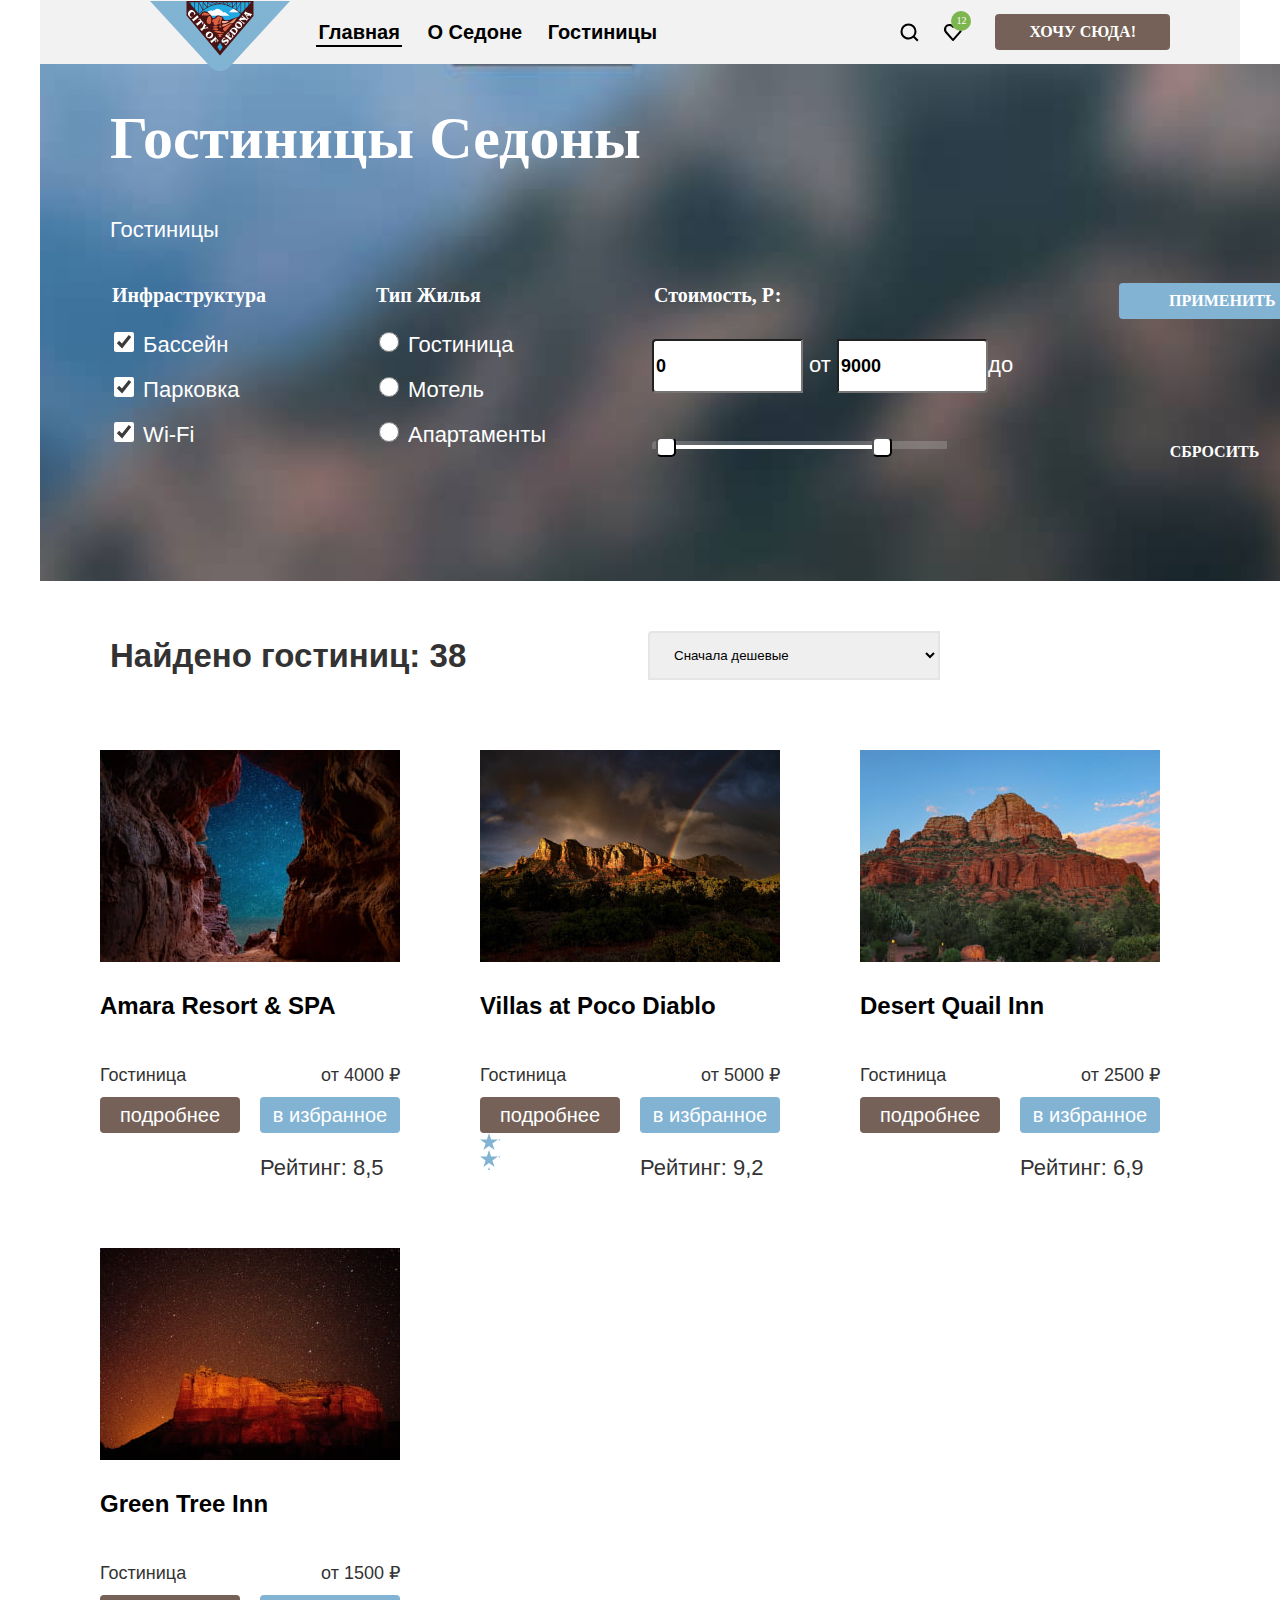
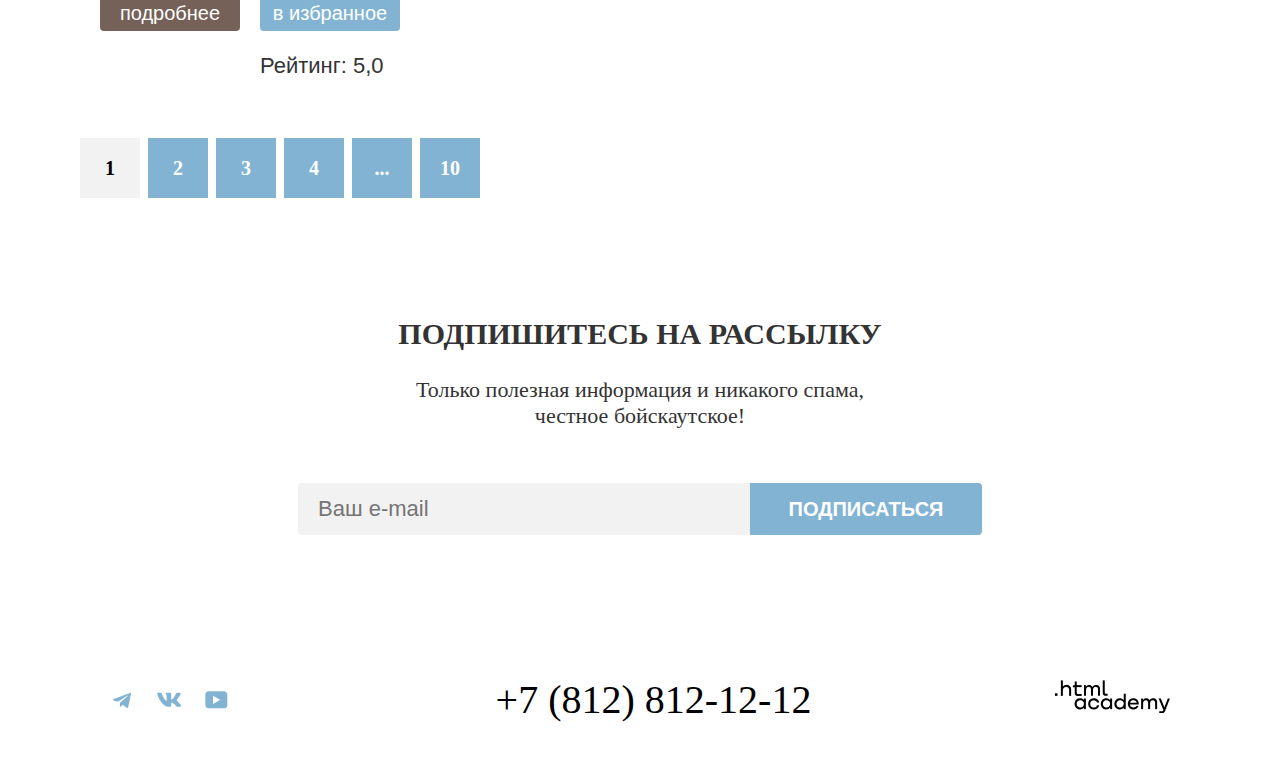
==== commit b0154a1d: "Добавляет каталог с нормальными размерами" ====
--- a/catalog.html
+++ b/catalog.html
@@ -1,6 +1,7 @@
 <!DOCTYPE html>
 <html lang="ru">
 <head>
+    <link rel="icon" href="favicon.svg" sizes="32x32">
   <meta charset="UTF-8">
   <meta name="viewport" content="width=device-width, initial-scale=1">
   <link rel="stylesheet" href="styles/styles.css">
@@ -12,20 +13,20 @@
     <nav class="navigation">
       <Ul class="navigation-main">
         <li class="navigation-item">
-        <a class="header-logo-link" href="index.html" aria-current="page">
-          <img class="logo" src="images/svg/logo.svg" width="138" height="64"  alt="Логотип города Седона"></a>
+          <a class="header-logo-link" href="index.html" aria-current="page">
+            <img class="logo" src="images/svg/logo.svg" width="138" height="64"  alt="Логотип города Седона"></a>
         </li>
         <li class="navigation-item">
-          <a class="navigation-link navigation-link-current" href="index.html" aria-current="page">Главная</a>
+            <a class="navigation-link navigation-link-current" href="index.html" aria-current="page">Главная</a>
         </li>
         <li class="navigation-item">
-          <a class="navigation-link" href="about.html">О Седоне</a>
+            <a class="navigation-link" href="about.html">О Седоне</a>
         </li>
         <li class="navigation-item">
-          <a class="navigation-link" href="catalog.html">Гостиницы</a>
+            <a class="navigation-link" href="catalog.html">Гостиницы</a>
         </li>
       </Ul>
-      <Ul class="navigation-user">
+      <ul class="navigation-user">
         <li class="navigation-user-item">
           <a class="navigation-link" href="#">
             <span class="visually-hidden">
@@ -36,92 +37,117 @@
         <li class="navigation-user-item">
           <a class="navigation-link" href="#">
             <span class="visually-hidden">Отелей в избранном:</span>
-            <span class="count">12</span>
+              <div class="count">
+              <span class="in-favorites-text">12</span>
+            </div>
           </a>
         </li>
         <li class="navigation-user-item">
-          <div class="small-button">
-            <a class="want-navigation-link" href="#">
-              Хочу сюда!
-            </a>
-          </div>
-        </li>
-      </Ul>
+            <div class="small-button">
+              <a class="want-navigation-link" href="#">Хочу сюда!</a>
+          </div>
+        </li>
+      </ul>
     </nav>
   </header>
     <main class="main-inner">
-<section class="catalog-filters">
-  <div class="catalog-title-breadcrumbs-container ">
-    <h1 class="inner-header-title">Гостиницы Седоны</h1>
-    <ul class="breadcrumbs-list">
-    <li class="breadcrumbs-item">
-      <a class="breadcrumbs-link" href="index.html"></a>
-      <span class="visually-hidden">Главная</span>
-    </li>
-    <li class="breadcrumbs-item">
-      <a class="breadcrumbs-link">Гостиницы </a>
-    </li>
-  </div>
+  <section class="catalog-filters">
+    <div class="catalog-title-breadcrumbs-container ">
+      <h1 class="inner-header-title">Гостиницы Седоны</h1>
+    <div class="breadcrumbs">
+      <ul class="breadcrumbs-list">
+        <li class="breadcrumbs-item">
+          <a class="breadcrumbs-link-home" href="index.html"></a>
+        </li>
+        <li class="breadcrumbs-item">
+          <a class="breadcrumbs-devider"></a>
+        </li>
+        <li class="breadcrumbs-item">
+          <a class="breadcrumbs-link">Гостиницы </a>
+        </li>
+    </ul>
+    </div>
+    </div>
   <div class="catalog-filters-container">
-  <h2 class="visually-hidden">Фильтры для поиска гостиниц</h2>
-  <form class="catalog-filter" action="https://echo.htmlacademy.ru/" method="get"  >
-    <fieldset class="catalog-filter-group" >
+    <h2 class="visually-hidden">Фильтры для поиска гостиниц</h2>
+      <form class="catalog-filter" action="https://echo.htmlacademy.ru/" method="get"  >
+    <fieldset class="catalog-filter-group-range" >
       <legend class="catalog-filter-title">Инфраструктура</legend>
       <ul class="catalog-filter-list">
         <li class="catalog-filter-item">
           <label class="control">
             <input class="control-input" type="checkbox" name="swimming-pool" checked>
             Бассейн
+            <span class="control-mark"></span>
           </label>
         </li>
         <li class="catalog-filter-item">
           <label class="control">
             <input class="control-input" type="checkbox" name="parking" checked>
             Парковка
+            <span class="control-mark"></span>
           </label>
         </li>
         <li class="catalog-filter-item">
           <label class="control">
             <input class="control-input" type="checkbox" name="Wi-Fi" checked>
             Wi-Fi
+            <span class="control-mark"></span>
           </label>
         </li>
       </ul>
     </fieldset>
     <fieldset class="catalog-filter-group" >
-      <legend class="catalog-filter-title">Тип жилья</legend>
+      <legend class="catalog-filter-title">Тип Жилья</legend>
       <ul class="catalog-filter-list">
         <li class="catalog-filter-item">
           <label class="control">
             <input class="control-input" type="radio" name="hotel-group" value="hotel">
-            Гостиница
+            <span class="control-mark"></span>Гостиница<span class="control-mark"></span>
           </label>
         </li>
         <li class="catalog-filter-item">
           <label class="control">
             <input class="control-input" type="radio" name="hotel-group" value="motel">
             Мотель
+            <span class="control-mark"></span>
           </label>
         </li>
         <li class="catalog-filter-item">
           <label class="control">
             <input class="control-input" type="radio" name="hotel-group" value="apartments">
             Апартаменты
+            <span class="control-mark"></span>
           </label>
         </li>
       </ul>
     </fieldset>
     <fieldset class="catalog-filter-group">
-      <legend class="catalog-filter-title">Стоимость, Р: </legend>
-      <label for="price-from">от  </label>
-      <input class="field" type="number" name="price-from" id="price-from" value="0">
-      <label for="price-to">до </label>
-      <input class="field" type="number" name="price-from" id="price-to" value="9000">
-
-      <button class="button button-apply" type="submit">Применить</button>
+      <legend class="catalog-filter-title range-title">Стоимость, Р: </legend>
+        <label for="min-price">
+            <span class="input-wrapper-min">
+            <input class="input-field min" type="text" name="min-price" id="min-price" value="0"> 
+              <span class="min-price">от</span>
+        </label>
+          </span>
+        <label for="max-price">
+          <span class="input-wrapper-max">
+            <input class="input-field max" type="text" name="max-price" id="max-price" value="9000"><span class="max-price">до</span></label>
+            <div class="range">
+      </span>
+        <div class="range-scale">
+          <div class="range-bar" style="left:0; width: 226px;">
+            <button type="button" class="range-toggle toggle-min"></button>
+            <button type="button" class="range-toggle toggle-max"></button>
+          </div>
+         </div>
+      </div>
+  </fieldset>
+
+  <div class="range-wrapper-inputs">
+    <button class="button button-apply blue-button" type="submit">Применить</button>
     <button class="button button-reset" type="reset">Сбросить</button>
-
-  </fieldset>
+</div>
   </form>
   </div>
 </section>
@@ -137,18 +163,18 @@
 
 <div class="search-results">
   <ul class="hotel-card-variants-list">
-    <li>
-      <a class="sort sort-current" href="catalog.html?view=tile">
+    <li class="sort sort-current">
+      <a class="sort-link" href="catalog.html?view=tile">
       <span class="visually-hidden">Показать карточки</span>
       </a>
     </li>
-    <li>
-      <a class="sort" href="catalog.html?view=card">
+    <li class="sort">
+      <a class="sort-link" href="catalog.html?view=card">
       <span class="visually-hidden">Показать карточки с описанием</span>
       </a>
     </li>
-    <li>
-      <a class="sort" href="catalog.html?view=list">
+    <li class="sort">
+      <a class="sort-link" href="catalog.html?view=list">
       <span class="visually-hidden">Показать список</span>
       </a>
     </li>
@@ -157,31 +183,30 @@
   </div>
   </section>
   <section class="hotel-results">
-  <ul class="hotel-list">
-    <li class="hotel-card">
-    <div class="hotel-flex-container">
-      <a class="hotel-card-link" href="#">
-        <img class="hotel-card-image"  src="images/hotel-cards/hotel-1.jpg" width="300" height="212"  alt="Вид через ущелье на звездное небо">
-      </a>
-      <a class="hotel-card-link" href="#">
-        <h3 class="hotel-title">Amara Resort & SPA</h3>
-      </a>
-      <div class="hotel-card-information">
-        <p class="hotel-card-group">Гостиница</p>
-        <p class="hotel-card-price">от 4000 ₽ </p>
-      </div>
-    <div class="hotel-card-buttons">
-      <a class="button show-more" href="#">подробнее</a>
-      <button class="button in-favorites" type="button">в избранное</button>
-    </div>
-    <div class="stars-rating">
-      <div class="stars">
-        <span class="visually-hidden">4 звезды</span>
-      </div>
-      <p class="rating-result"> Рейтинг: 8,5 </p>
-      </div>
-      </div>
-
+    <ul class="hotel-list">
+      <li class="hotel-card">
+        <div class="hotel-flex-container">
+          <a class="hotel-card-link" href="#">
+          <img class="hotel-card-image"  src="images/hotel-cards/hotel-1.jpg" width="300" height="212"  alt="Вид через ущелье на звездное небо">
+          </a>
+          <a class="hotel-card-link" href="#">
+          <h3 class="hotel-title">Amara Resort & SPA</h3>
+          </a>
+        <div class="hotel-card-information">
+          <p class="hotel-card-group">Гостиница</p>
+          <p class="hotel-card-price">от 4000 ₽ </p>
+        </div>
+        <div class="hotel-card-buttons">
+        <a class="button show-more brown-button" href="#">подробнее</a>
+        <button class="button in-favorites blue-button" type="button">в избранное</button>
+        </div>
+    <section class="stars-rating">
+        <div class="star">
+          <span class="visually-hidden">3 звезды</span>
+        </div>
+        <p class="rating-result"> Рейтинг: 8,5 </p>
+    </section>
+      </div>
     </li>
 
     <li class="hotel-card">
@@ -189,23 +214,25 @@
         <a class="hotel-card-link" href="#">
         <img class="hotel-card-image"  src="images/hotel-cards/hotel-2.jpg" width="300" height="212"  alt="Вид на горы в закате">
         </a>
-       <a class="hotel-card-link" href="#">
-        <h3 class="hotel-title">Villas at Poco Diablo</h3>
-        </a>
-        <div class="hotel-card-information">
-        <p class="hotel-card-group">Гостиница</p>
-        <p class="hotel-card-price">от 5000 ₽ </p>
-        </div>
-        <div class="hotel-card-buttons">
-        <a class="button show-more" href="#">подробнее</a>
-        <button class="button in-favorites" type="button">в избранное</button>
-        </div>
-        <div class="stars-rating">
-        <div class="stars">
-        <span class="visually-hidden">4 звезды</span>
-        </div>
-        <p class="rating-result"> Рейтинг: 9,2 </p>
-      </div>
+          <a class="hotel-card-link" href="#">
+          <h3 class="hotel-title">Villas at Poco Diablo</h3>
+          </a>
+            <div class="hotel-card-information">
+            <p class="hotel-card-group">Гостиница</p>
+            <p class="hotel-card-price">от 5000 ₽ </p>
+            </div>
+          <div class="hotel-card-buttons">
+            <a class="button show-more" href="#">подробнее</a>
+            <button class="button in-favorites blue-button" type="button">в избранное</button>
+          </div>
+          <section class="stars-rating">
+            <div class="stars">
+              <div class="star">
+            <span class="visually-hidden">3 звезды</span>
+            </div>
+          </div>
+            <p class="rating-result"> Рейтинг: 9,2 </p>
+          </section>
       </div>
     </li>
 
@@ -214,53 +241,58 @@
         <a class="hotel-card-link" href="#">
         <img class="hotel-card-image"  src="images/hotel-cards/hotel-3.jpg" width="300" height="212"  alt="Вид на горы">
         </a>
+          <a class="hotel-card-link" href="#">
+            <h3 class="hotel-title">Desert Quail Inn</h3>
+          </a>
+        <div class="hotel-card-information">
+          <p class="hotel-card-group">Гостиница</p>
+          <p class="hotel-card-price">от 2500 ₽ </p>
+        </div>
+        <div class="hotel-card-buttons">
+          <a class="button show-more brown-button" href="#">подробнее</a>
+          <button class="button in-favorites blue-button" type="button">в избранное</button>
+        </div>
+          <section class="stars-rating">
+            <div class="stars">
+              <div class="star-desert">
+                <span class="visually-hidden">3 звезды</span>
+              </div>
+            </div>
+            <p class="rating-result"> Рейтинг: 6,9 </p>
+          </section>
+          </div>
+    </li>
+
+    <li class="hotel-card">
+      <div class="hotel-flex-container">
         <a class="hotel-card-link" href="#">
-        <h3 class="hotel-title">Desert Quail Inn</h3>
+          <img class="hotel-card-image"  src="images/hotel-cards/hotel-4.jpg" width="300" height="212"  alt="Вид на горы в последнюю минуту заката">
+        </a>
+        <a class="hotel-card-link" href="#">
+          <h3 class="hotel-title">Green Tree Inn</h3>
         </a>
         <div class="hotel-card-information">
-        <p class="hotel-card-group">Гостиница</p>
-        <p class="hotel-card-price">от 2500 ₽ </p>
+          <p class="hotel-card-group">Гостиница</p>
+          <p class="hotel-card-price">от 1500 ₽ </p>
         </div>
         <div class="hotel-card-buttons">
-        <a class="button show-more" href="#">подробнее</a>
-        <button class="button in-favorites" type="button">в избранное</button>
-          </div>
-        <div class="stars-rating">
-        <div class="stars">
-        <div><span class="visually-hidden">3 звезды</span>
-          </div>
-        </div>
-        </div>
-        <p class="rating-result"> Рейтинг: 6,9 </p>
-      </div>
-    </li>
-
-    <li class="hotel-card">
-      <div class="hotel-flex-container">
-      <a class="hotel-card-link" href="#">
-        <img class="hotel-card-image"  src="images/hotel-cards/hotel-4.jpg" width="300" height="212"  alt="Вид на горы в последнюю минуту заката">
-      </a>
-      <a class="hotel-card-link" href="#">
-        <h3 class="hotel-title">Green Tree Inn</h3>
-      </a>
-        <div class="hotel-card-information">
-      <p class="hotel-card-group">Гостиница</p>
-      <p class="hotel-card-price">от 1500 ₽ </p>
-        </div>
-        <div class="hotel-card-buttons">
-        <a class="button show-more" href="#">подробнее</a>
-        <button class="button in-favorites" type="button">в избранное</button>
-        </div>
-        <div class="stars">
-        <span class="visually-hidden">2 звезды</span>
-        <p class="rating-result"> Рейтинг: 5,0 </p>
-        </div>
+          <a class="button show-more brown-button" href="#">подробнее</a>
+          <button class="button in-favorites blue-button" type="button">в избранное</button>
+        </div>
+        <section class="stars-rating">
+            <div class="stars">
+              <div class="star-green">
+                <span class="visually-hidden">3 звезды</span>
+              </div>
+          </div>
+          <p class="rating-result"> Рейтинг: 5,0 </p>
+        </section>
       </div>
     </li>
   </ul>
   </section>
   <ul class="pagination">
-    <li class="pagination-item">
+    <li class="pagination-item  current">
       <a class="pagination-link pagination-current" href="#">1</a>
     </li>
     <li class="pagination-item">
@@ -285,17 +317,15 @@
   <div class="subscription-container catalog">
     <div class="subscription-only-text">
       <h2 class="subscription-title">Подпишитесь на рассылку</h2>
-      <p class="subscription-description">Только полезная информация и никакого спама,</br> честное бойскаутское!</p>
+      <p class="subscription-description">Только полезная информация и никакого спама,<br> честное бойскаутское!</p>
         </div>
       <form class="subscription-form" action="https://echo.htmlacademy.ru/" method="post">
-      <label for="subscription-email" class="visually-hidden"> Укажите ваш e-mail </label>
-      <input class="subscription-field" type="email" name="subscription-email" id="subscription-email" placeholder="Ваш e-mail" required>
-      <button class="button-subscription-button" type="submit">Подписаться</button>
+        <label for="subscription-email" class="visually-hidden"> Укажите ваш e-mail </label>
+        <input class="subscription-field" type="email" name="subscription-email" id="subscription-email" placeholder="Ваш e-mail" required>
+          <button class="button-subscription-button blue-button" type="submit">Подписаться</button>
       </form>
-
       </div>
 </section>
-
 </main>
 <footer class="page-footer">
   <div class="footer-container">
@@ -303,28 +333,29 @@
     <h2 class="visually-hidden">Мы в социальных сетях</h2>
       <ul class="social-list">
         <li class="social-item">
-          <a class="button-social" href="https://t.me/htmlacademy"></a>
+          <a class="footer-social-link footer-social-telegramm" href="https://t.me/htmlacademy"></a>
           <span class="visually-hidden">Telegram</span>
         </li>
         <li class="social-item">
-          <a class="button-social" href="https://vk.com/htmlacademy"></a>
+          <a class="footer-social-link footer-social-vk" href="https://vk.com/htmlacademy"></a>
           <span class="visually-hidden">Vkontakte</span>
         </li>
         <li class="social-item">
-          <a class="button-social visually-hidden" href="https://www.youtube.com/user/htmlacademyru"></a>
+          <a class="footer-social-link footer-social-youtube" href="https://www.youtube.com/user/htmlacademy.ru"></a>
           <span class="visually-hidden">Youtube</span>
         </li>
       </ul>
     </div>
     <div class="phone-number">
-    <span class="visually-hidden"> Телефон:</span>
-    <a class="contacts-phone" href="tel:+78128121212">+7 (812) 812-12-12 </a>
+      <span class="visually-hidden"> Телефон:</span>
+        <a class="contact-phone" href="tel:+78128121212">+7 (812) 812-12-12 </a>
     </div>
-    <div class="logo-academy">
-    <span class="visually-hidden">Логотип разработчика:</span>
-    <a href="https://htmlacademy.ru"></a>
-    </div>
+      <div class="logo-academy">
+        <span class="visually-hidden">Логотип разработчика:</span>
+        <a href="https://htmlacademy.ru"></a>
+      </div>
   </div>
 </footer>
+
   </body>
 </html>
--- a/styles/styles.css
+++ b/styles/styles.css
@@ -2,7 +2,7 @@
 font-family: "PT Sans";
 font-style: normal;
 font-weight: 400;
-src: url("../fonts/ptsans-400.woff2") format(".woff2");
+src: url("../fonts/ptsans-400.woff2") format("woff2");
 font-display: swap;
 }
 
@@ -10,7 +10,7 @@
   font-family: "PT Sans";
   font-style: normal;
   font-weight: 700;
-  src: url("../fonts/ptsans-700.woff2") format(".woff2");
+  src: url("../fonts/ptsans-700.woff2") format("woff2");
   font-display: swap;
   }
 
@@ -75,8 +75,8 @@
   display: flex;
   width:1200px;
   padding: 0 70px;
- 
-  
+
+
 }
 
 .navigation-main {
@@ -89,13 +89,13 @@
 }
 
 .navigation-user {
-  max-width: 268px;
+  min-width: 268px;
   display:flex;
   justify-content: space-between;
   align-items: center;
   list-style-type: none;
   margin-left: auto;
-  
+
 }
 
 .navigation-item {
@@ -121,31 +121,69 @@
 
 }
 
+.navigation-link-current {
+   top: 0px;
+   margin:0px;  
+   padding: 0px 2px 2px 3px;    
+   border-width: 1px;
+   border-bottom-width:2px;
+   border-bottom-color:#000000;
+   border-bottom-style: solid;
+   width: 100%;
+}
+
+
 .navigation-user .navigation-link {
   min-width: 44px;
   min-height: 64px;
 
 }
 
-.want-navigation-link {
-
-  font-family: PT Sans;
-  font-size: 16px;
-
-  line-height: 20px;
-  font-weight: 700;
-  text-align: center;
-  text-transform: uppercase;
-  text-decoration: none;
-  color: #ffffff;
-
-
-}
+
 
 .header-logo-link {
   display: block;
   align-items: center;
-  
+  position: relative;
+  z-index: 1;
+  margin-bottom: -14px;
+}
+
+.navigation-user .navigation-user-item:nth-child(1) .navigation-link {
+  background: url('../images/svg/search.svg') no-repeat center;
+  display: block;
+
+}
+
+.navigation-user .navigation-user-item:nth-child(2) .navigation-link {
+  background: url('../images/svg/heart.svg') no-repeat center;
+  display: block;
+  position: relative;
+  
+
+}
+
+.count {
+border-radius: 10px;
+position: absolute;
+background-color: #7DB54F;
+width: 20px;
+height: 20px;
+top:11px;
+left:20px;
+
+}
+
+.in-favorites-text {
+  font-family: 'PT Sans';
+  font-size: 10px;
+  font-weight: 400;
+  line-height: 10px;
+  color: #ffffff;
+  position: absolute; 
+  top: 50%; 
+  left: 50%; 
+  transform: translate(-50%, -50%);
 
 }
 
@@ -154,7 +192,7 @@
   width: 1200px;
 }
 
-button {
+.button {
   background-color: #756157;
   color: #ffffff;
   text-align: center;
@@ -169,38 +207,112 @@
   display: flex;
   justify-content: center;
   align-items: center;
-  width: 160px;
-  height: 36px;
   font-size: 16px;
   line-height: 20px;
   background-color: #756157;
   color: #ffffff;
   border-radius: 4px;
-  padding: 8px 50px;
-  margin: 14px 0;
-  gap: 10px;
-}
-
-
+  box-sizing: border-box;
+  margin: 14px 0 14px 20px;
+}
+
+.brown-button:hover {
+  background: #615048;
+
+}
+
+.brown-button:focus {
+  background: #615048;
+  
+}
+
+.brown-button:active {
+  background: #756157;
+}
+
+.brown-button:disabled {
+background: #E5E5E5;
+
+}
+
+
+.blue-button:hover {
+  background: #68A2CA;
+}
+
+.blue-button:focus {
+  background: #68A2CA;
+}
+
+.blue-button:active {
+background: #68A2CA;
+opacity:30%;
+}
+
+.blue-button:disabled {
+  background: rgba(229, 229, 229, 1);
+  color: rgba(255, 255, 255, 1);
+}
+
+
+.button-reset {
+  width: 161px;
+  height: 36pxpx;
+  top: 22px;
+  left: 574px;
+  display: flex;
+  justify-content: center;
+  align-items: center;
+  padding: 8px 50px 8px 50px;
+  border-radius: 4px;
+  opacity: 0px;
+  
+
+
+}
+
+.want-navigation-link {
+
+  font-family: PT Sans;
+  font-size: 16px;
+  line-height: 20px;
+  font-weight: 700;
+  text-align: center;
+  text-transform: uppercase;
+  text-decoration: none;
+  color: #ffffff;
+  margin: 8px 34px;
+
+}
 
 .hero {
+  position:relative;
   background: #82B3D3 url("../images/background/index-background.jpg") no-repeat center center scroll;
-  background-size: cover;
   text-align: center;
   display: block;
   width: 1200px;
   height: 485px;
-
-}
+  
+}
+
+.devider {
+  background-image: url('../images/svg/divider.svg');
+  height:57px;
+    width:1200px;
+    left: 0;
+    bottom: -0;
+    position: absolute;
+}
+
 
 .main-picture {
   padding: 51px 371px 25px;
 
+
 }
 
 
 .main-advantage {
-
 height: 261px;
 top: 485px;
 padding: 69px 0 69px 0;
@@ -213,16 +325,13 @@
 
 
 .main-advantage-title {
-
 height: 72px;
 font-weight: 700;
 font-size: 30px;
 line-height: 36px;
 text-align: center;
-
 color:#000000;
 text-transform: uppercase;
-
 }
 
 
@@ -238,8 +347,6 @@
 text-align: center;
 padding-top: 25px;
 margin: auto;
-
-
 }
 
 
@@ -253,7 +360,6 @@
 .advantages-list {
   display: flex;
   flex-wrap: wrap;
-  
   padding: 0;
 
 }
@@ -275,7 +381,7 @@
 font-size: 22px;
 line-height: 26px;
 text-align: center;
-padding-top: auto;
+
 
 }
 
@@ -286,10 +392,23 @@
   padding: 0;
   width: 230px;
   height: 181px;
-}
+  position: relative;
+}
+
+.advantage-item-flex::after {
+  content:'';
+  position: absolute;
+  top: 50%;
+  margin-left: 85px;
+  height: 1px;
+  width: 60px;
+  background-color: rgba(0, 0, 0, 0.3);
+  border-bottom: 1px solid rgba(0, 0, 0, 0.3);
+  }
+
 
 .advantage-title {
-  font-weight: 700px;
+  font-weight: 700;
   font-size: 24px;
   line-height:  28px;
   text-align: center;
@@ -302,20 +421,21 @@
 
 
 .advantage-item-description {
-
   margin: auto;
   padding: 0;
-
-
-}
+}
+
+
+
+
+
+
 
 
 
 
 .advantage-text {
 width: 400px;
-padding: auto;
-
 }
 
 
@@ -344,6 +464,22 @@
 
   }
 
+
+  .advantage-item-flex:nth-child(1)::after, 
+  .advantage-item-flex:nth-child(5)::after  {
+      content:'';
+      position: absolute;
+      top: 50%;
+      bottom:49%;
+      margin-left: 85px;
+      height: 1px;
+      width: 60px;
+      background-color: #ffffff;
+      border-bottom: 1px solid #ffffff;
+    }
+
+
+
   .advantage-item:nth-child(3) {
     background-color: rgba(131, 179, 211, 0.2);
 
@@ -370,9 +506,7 @@
 
 
   .services {
-
     width: 1200px;
-    height: 631px;
     padding-left: 0;
   }
 
@@ -380,14 +514,22 @@
     width: 1200px;
     height: 246px;
     padding: 64px 0;
-   
+
     display: flex;
     flex-direction: column;
     justify-content: center;
     align-items: center;
-
-
-  }
+  }
+
+  .service-item:nth-child(1) {
+    background: rgba(131, 179, 211, 0.12);
+  }
+
+.service-item:nth-child(1)::before {
+  content:  url('../images/svg/home.svg');
+  display: block;
+  padding: 81px 161.5px 0 163.5px;
+}
 
   .services-title {
     font-family: "PT Sans";
@@ -399,24 +541,16 @@
     text-transform: uppercase;
     margin-top: 0;
     display: block;
-  
-
-
-
   }
 
   .services-description {
     width: 490px;
     height: 26px;
-font-family: "PT Sans";
-font-size: 22px;
-font-weight: 400;
-line-height: 26px;
-text-align: center;
-
-
-
-
+    font-family: "PT Sans";
+    font-size: 22px;
+    font-weight: 400;
+    line-height: 26px;
+    text-align: center;
   }
 
   .services-list {
@@ -440,44 +574,67 @@
     margin: auto;
     width: 230px;
     height: 223px;
-    
-  }
+
+  }
+
+
+  .service-item:nth-child(2) {
+    background: #ffffff;
+  }
+
+.service-item:nth-child(2)::before {
+  content:  url('../images/svg/bourger.svg');
+  display: block;
+  padding: 81px 161.5px 0 163.5px;
+}
+
+
+.service-item:nth-child(3) {
+  background: rgba(131, 179, 211, 0.12);
+}
+
+.service-item:nth-child(3)::before {
+content:  url('../images/svg/souvenir.svg');
+display: block;
+padding: 81px 161.5px 0 163.5px;
+}
 
   .service-item-title {
-    
+
     font-family: "PT Sans";
     font-size: 24px;
     font-weight: 700;
     line-height: 28px;
     text-align: center;
-    
-  }
+
+
+  }
+
+.services-item-title {
+  margin-top: 0;
+}
 
   .service-item-description {
-   
+
     font-family: "PT Sans";
     font-size: 18px;
     font-weight: 400;
     line-height: 21px;
     text-align: center;
-    
-  }
-
-.service-item:nth-child(1) {
-  background-color: rgba(131, 179, 211, 0.12);
-  margin-left: 0;
-}
-
-.service-item:nth-child(3) {
-  background-color: rgba(131, 179, 211, 0.12);
-}
+
+  }
+
+
+
+
+
+
 
 .booking {
 display: flex;
-width: 1200px;
-height: 406px;
+justify-content: center;
 margin: 0;
-padding: 96px 304px 96px 304px;
+padding: 96px 0;
 
 }
 
@@ -490,7 +647,7 @@
 }
 
 .booking-title {
-  
+
   font-family: "PT Sans";
   font-size: 30px;
   font-weight: 700;
@@ -498,34 +655,44 @@
   text-align: center;
   margin: 0;
   text-transform: uppercase;
-  
+
 }
 
 .booking-description {
-  
+
   font-family: "PT Sans";
   font-size: 22px;
   font-weight: 400;
   line-height: 26px;
   text-align: center;
   
+
 }
 
 .button.booking-button {
 margin: auto;
 align-self: center;
+width: 376px;
+height: 52px;
+border: none;
+border-radius: 4px;
+text-transform: uppercase;
+font-family: "PT Sans";
+font-size: 20px;
+font-weight: 700;
+line-height: 36px;
+text-align: center;
+
 }
 
 .subscription {
   color:#ffffff;
   background: url("../images/background/Subscribe.jpg");
-  height: 414.86px;
 display: flex;
 text-align: center;
 }
 
 .subscription-container {
-
 width: 684px;
 height: 214.86px;
 margin: auto;
@@ -534,13 +701,10 @@
 flex-direction: column;
 justify-content: space-between;
 padding: 96px 258px 104px 258px;
-
-
-
 }
 
 .subscription-title {
- 
+
   font-family: "PT Sans";
   font-size: 30px;
   font-weight: 700;
@@ -551,7 +715,7 @@
 }
 
 .subscription-description {
-  
+
   font-family: "PT Sans";
   font-size: 22px;
   font-weight: 400;
@@ -581,6 +745,10 @@
 box-sizing: border-box;
 background-color: rgba(242, 242, 242, 1);
 border: 0;
+border-radius: 4px 0 0 4px;
+padding: 0 20px;
+font: inherit;
+
 }
 
 
@@ -593,17 +761,15 @@
   font-size: 20px;
   line-height: 36px;
   font-weight: bold;
-  border-radius: 0 4px;
+  border-radius: 0 4px 4px 0;
   border: none;
+  text-transform: uppercase;
 }
 
 
 .page-footer {
-
   width: 1200px;
   margin: 0;
-
-
   }
 
 .footer-container {
@@ -627,7 +793,6 @@
 
   }
 
-
   .social-item {
     display:flex;
     width: 47.33px;
@@ -637,9 +802,30 @@
 
   .social-item:nth-child(3n) {
     margin-right: 0;
-
-
-  }
+  }
+
+
+.footer-social-link {
+  display: block;
+  width: 24px;
+  background-image: url("../images/svg/tg-social.svg");
+  background-repeat: no-repeat;
+  background-position: center;
+}
+
+.footer-social-vk {
+  background-image:url("../images/svg/vk-social.svg");
+ }
+
+.footer-social-telegramm {
+background-image:url("../images/svg/tg-social.svg");
+ }
+
+.footer-social-youtube {
+background-image:url("../images/svg/youtube-social.svg");
+
+ }
+
 
 .phone-number {
   width: 720px;
@@ -647,7 +833,7 @@
 
 }
 
-.contacts-phone {
+.contact-phone {
   display: flex;
   justify-content: center;
   font-family: "PT Sans";
@@ -658,12 +844,39 @@
   color: #000000;
   text-transform: uppercase;
   text-decoration: none;
-  
+
+}
+
+.contact-phone:hover {
+  color: #756157;
+  transition: 1s;
+}
+
+.contact-phone:focus {
+  color: #756157;
+}
+
+.contact-phone:active {
+  color: rgba(117, 97, 87, 0.3);
+
 }
 
 .logo-academy {
+  display: block;
+  background-image: url("../images/footer_logo_htmlacademy.png");
   width: 115px;
   height: 33px;
+  cursor: pointer;
+}
+
+.logo-academy:hover,
+.logo-academy:focus {
+  background-image: url('../images/logo_academy=hover.svg');
+  transition: 1s;
+}
+.logo-academy:active {
+  background-image: url('../images/logo_academy_active.svg');
+
 }
 
 
@@ -682,17 +895,14 @@
 
 }
 
-
-
 .catalog-title-breadcrumbs-container {
 width: 1060px;
-height: 107px;
 margin: 0;
 margin-bottom: 40px;
 }
 
 .inner-header-title {
-  
+
 font-family: PT Sans;
 font-size: 60px;
 font-weight: 700;
@@ -702,13 +912,31 @@
 margin-top: 0;
 }
 
+.breadcrumbs {
+  display: flex;
+  width: 100%;
+}
+
 .breadcrumbs-list {
   margin: 0;
   padding: 0;
-  list-style-type: none;
-  display: flex;
-  
-
+  list-style: none;
+  
+}
+
+
+.breadcrumbs-item {
+  list-style: none;
+  display: inline;
+  float: left;
+
+}
+
+.breadcrumbs-link-home {
+  margin: 0;
+  padding: 0;
+  display: flex;
+background: url('../images/svg/breadcrumbs-home.svg') no-repeat;
 }
 
 .catalog-filters-container {
@@ -717,48 +945,258 @@
 
 }
 .catalog-filter {
- 
+
   display: flex;
   flex-direction: row;
   justify-content: space-between;
   margin: 0;
-  
+
 }
 
 
 .catalog-filter-group {
-
-
-}
+  border: none;
+  margin: 0;
+  padding: 0;
+}
+
+.catalog-filter-group-range {
+  border: none;
+  margin: 0;
+  padding: 0;
+}
+
+.range-wrapper-inputs {
+  display: flex;
+  flex-direction: column;
+  flex-wrap: wrap;
+  justify-content: space-between;
+}
+
+.button-apply {
+  background-color: #82B3D3;
+  padding: 8px 50px;
+  border: none;
+  margin: 0;
+  width: 191px;
+  text-transform: uppercase;
+  font-family: "PT Sans";
+  font-size: 16px;
+  font-weight: 700;
+  line-height: 20px;
+  text-align: center;
+
+}
+
+
+.button-reset {
+  background-color: transparent;
+  padding: 8px 50px;
+  border: none;
+  margin: 0;
+  margin-left: 0;
+  width: 191px;
+  text-transform: uppercase;
+  font-family: "PT Sans";
+  font-size: 16px;
+  font-weight: 700;
+  line-height: 20px;
+  text-align: center;
+}
+
+.button-reset:hover {
+  background-color: transparent;
+  opacity: 60%;
+}
+
+.button-reset:focus {
+  background-color: transparent;
+  border: 3px solid rgba(131, 179, 211, 1);
+  
+}
+
+.button-reset:active {
+  background-color: transparent;
+  border: none;
+  opacity: 30%;
+
+  
+}
+
+.button-reset:disabled {
+  background-color: transparent;
+  opacity: 10%;
+}
+
 .catalog-filter-title {
-
-
-
-}
-
-.field {
+  font-family: PT Sans;
+  font-size: 20px;
+  font-weight: 700;
+  line-height: 24px;
+  text-align: left;
+}
+
+.catalog-filter-item {
+  left: 0;
+  margin: 0;
+  padding: 0;
+  margin-bottom: 16px;
+}
+
+li.catalog-filter-item:nth-child(3n){
+  margin-bottom: 0px;
+}
+
+
+.control {
+  position: relative;
+}
+input[type="checkbox"] {
+  accent-color: white;
+  width: 20px;
+  height: 20px;
+  border-radius: 4px;
+}
+
+input[type="radio"] {
+  accent-color: white;
+  width: 20px;
+  height: 20px;
+  border-radius: 50%;
+}
+
+.control:hover  {
+opacity: 0.6;
+}
+
+.control:active {
+opacity:0.3;
+  }
+
+.control:focus{
+    background: rgba(255, 255, 255, 1);
+    border: 3px solid rgba(131, 179, 211, 1)
+    }
+
+
+.catalog-filter-title {
+  margin:0;
+  
+}
+
+.range-title {
+  margin-bottom: 32px;
+}
+ 
+.input-field {
   width: 143px;
   height: 48px;
-  padding: 12px 20px 12px 20px;
-  border-radius: 4px 0px 0px 4px;
+  border-radius: 4px 0 0 4px;
+  justify-content: center;
+  font: inherit;
+  font-size: 18px;
+  font-weight: 700;
+  line-height: 24px;
+  text-align: left;
+  
+}
+
+.field-price {
+  padding: 0;
+  padding-left: 20px;
+  margin: 0;
+  
+}
+
+.input-field.min {
+  border-radius: 4px 0 0 4px;
+}
+
+.input-field.max {
+  border-radius: 0 4px 4px 0;
+}
+
+.range {
+  margin-bottom: 0;
+}
+
+.range-scale {
+  position: relative; 
+  border: 4px solid rgb(192, 192, 192, 0.3);
+  border-radius: 4px 0px 0px 0px;
+  margin-top: 48px;
+  width: 287px;
+}
+
+.range-bar {
+  position: absolute;
+  background-color: #ffffff;
+  height: 4px;
+  border-radius: 4px 0px 0px 0px;
+  
+}
+
+.range-toggle {
+  position:absolute;
+  width: 20px;
+  height: 20px;
+  background-color: #ffffff;
+  border-radius: 5px;
+  cursor: pointer;
+
+}
+
+.range-toggle:hover {
+box-shadow: 0px 4px 10px 0px rgba(0, 0, 0, 0.25);
+}
+
+
+
+.range-toggle:active {
+  outline: 2px solid rgba(131, 179, 211, 1);
+  box-shadow: 0px 7px 15px 0px rgba(0, 0, 0, 0.4);
+
+
+}
+
+.range-toggle:focus {
+  outline: 3px solid #83B3D3;
+  box-shadow: 0px 4px 10px 0px rgba(0, 0, 0, 0.25);
+
+  }
+
+  .toggle-min {
+    top: -8px;
+
+  }
+
+  .toggle-max {
+    top: -8px;
+    right: -10px;
+  }
+/*
+.button-container {
+  display: flex;
+  flex-direction: column;
   justify-content: space-between;
-  
-}
-
-
-
-.button-apply {
-
-}
-
-.button-reset {
-
-
-}
+  width: 191px;
+  height: 104px;
+}
+  */
+
+
 
 .catalog-filter-list {
   list-style-type: none;
-  
+  padding-left: 0;
+
+
+}
+
+
+.control {
+  margin: 0;
+  margin-bottom: 16px;
 
 }
 
@@ -802,7 +1240,7 @@
 .search-results {
   display: flex;
   flex-direction: row;
-  justify-content: baseline;
+  
   margin: auto;
   flex-wrap: wrap;
 }
@@ -832,7 +1270,7 @@
   flex-direction: column;
   justify-content: center;
   margin: 0;
-  
+
 }
 
 .search-search {
@@ -848,9 +1286,9 @@
 height: 49px;
 padding: 14px 20px 14px 20px;
 display: flex;
-border-radius: 4px 0px 0px 0px;
+border-radius: 4px 0 0 0;
 border: 2px solid #E5E5E5;
-justify: space-between;
+justify-content: space-between;
 }
 
 .hotel-card-variants-list {
@@ -861,7 +1299,7 @@
    padding: 0;
    width: 160px;
    height: 48px;
- 
+
 }
 
 .sort {
@@ -869,10 +1307,10 @@
   width: 48px;
   height: 48px;
   margin-right: 1px;
-  border-radius: 4px 0px 0px 0px;
-  border: 2px 0px 0px 0px;
-
-  
+  border-radius: 4px 0 0 0;
+  border: 2px 0 0 0;
+
+
 
 }
 
@@ -915,7 +1353,7 @@
 .hotel-card-group {
   width: 140px;
   height: 36px;
-font-weight: 400px;
+font-weight: 400;
 font-size: 18px;
 text-align: left;
 }
@@ -923,7 +1361,7 @@
 .hotel-card-price {
   width: 140px;
   height: 36px;
-  font-weight: 400px;
+  font-weight: 400;
   font-size: 18px;
 text-align: right;
 }
@@ -948,7 +1386,10 @@
   text-decoration: none;
   color: #ffffff;
   border-radius: 4px;
-}
+  margin: 0;
+}
+
+
 .in-favorites {
   display: flex;
   justify-content: center;
@@ -959,6 +1400,7 @@
   border: none;
   border-radius: 4px;
   color:#ffffff;
+  margin: 0;
 
 }
 
@@ -966,16 +1408,22 @@
   width: 300px;
   height: 37px;
   display: flex;
-  flex-direction: row;
   justify-content: space-between;
 
 }
 
 .stars {
-
+  display: grid;
+  grid-template-columns: 1fr 1fr 1fr 1fr 60px;
   width: 140px;
   height: 37px;
 }
+
+.star {
+  
+  background: url('../images/svg/star.svg');
+}
+
 
 .rating-result {
   width: 140px;
@@ -992,7 +1440,315 @@
   display: flex;
 }
 
+.pagination-item {
+  background: #82B3D3;
+text-align: center;
+width: 60px;
+height: 60px;
+margin-right: 8px;
+position: relative;
+
+
+
+}
+.pagination-item.current {
+  background: #F2F2F2;
+  
+}
+
+.pagination-item:hover,
+.pagination-link:focus {
+  background: #68A2CA;
+  border: none;
+}
+
+.pagination-item:active {
+  background: #82B3D3;
+  color: rgba(255, 255, 255, 0.3);
+
+}
+
+a.pagination-link.pagination-current {
+  background: #F2F2F2;
+  color: #000000;
+  border: none;
+}
+
+.pagination-link {
+
+  font-family: 'PT Sans';
+  font-size: 20px;
+  font-weight: 700;
+  line-height: 36px;
+  text-align: center;
+  color: #ffffff;
+  text-decoration: none;
+  position: absolute; 
+  top: 50%; 
+  left: 50%; 
+  transform: translate(-50%, -50%);
+
+}
+
+.pagination-link:hover,
+.pagination-link:focus {
+  background: #68A2CA;
+  border: none;
+}
+
+
+
+.pagination-link:active {
+  background: #82B3D3;
+
+}
+
 .subscription .subscription-catalog {
   color:#000000;
   background-image: none;
-}+}
+
+/*модальное окно*/
+
+.modal-container {
+  position: fixed;
+  top: 0;
+  left: 0;
+  display: flex;
+  width: 100%;
+  height: 100%;
+  background-color: rgba(0, 0, 0, 0.8);
+
+
+
+  
+
+
+}
+
+.modal {
+  position: relative;
+  margin: auto;
+  padding: 64px 70px;
+  background-color: #ffffff;
+  box-shadow: 0px 25px 50px 0px #00000026;
+  width: 717px;
+  
+  border-radius: 30px;
+  opacity: 0px;
+
+
+
+}
+
+.modal-auth {
+  width: 577px;
+}
+
+.modal-close-button {
+  position: absolute;
+  padding: 0;
+  top: 64px;
+  right: 52px;
+  width: 52px;
+  height: 52px;
+  background-color: rgba(242, 242, 242, 1);
+  border: none;
+  border-radius: 50%;
+  background: url('../images/svg/cross.svg') no-repeat center;
+  cursor: pointer;
+}
+
+.modal-content {
+  display: flex;
+  flex-direction: column;
+  width: 577px;
+  height: 448px;
+  gap: 64px;
+  opacity: 0px;
+  justify-content: space-between;
+  
+
+}
+
+
+.modal-title {
+
+font-family: "PT Sans";
+font-size: 30px;
+font-weight: 700;
+line-height: 36px;
+text-align: left;
+text-transform: uppercase;
+color: #000000;
+margin: 0;
+padding: 0;
+
+
+}
+
+.catalog-form {
+margin: 0;
+padding: 0;
+justify-content: space-between;
+}
+
+.travel-info-text {
+
+font-family: "PT Sans";
+font-size: 20px;
+font-weight: 700;
+line-height: 24px;
+text-align: left;
+}
+
+.text-small{
+font-family: "PT Sans", sans-serif;
+font-size: 16px;
+font-weight: 400;
+line-height: 21px;
+text-align: left;
+color: #FF5757;
+padding: 0;
+margin: 0;
+margin: 4px auto 23px;
+}
+
+.text-grey {
+  color: #333333;
+  margin: 0;
+  padding: 0;
+  margin: 4px auto 23px;
+}
+
+.field-check-in {
+  margin: 0;
+}
+
+.field-check-out {
+  margin-top: 0;
+}
+
+fieldset.date {
+  display: flex;
+  flex-direction: column;
+  justify-content: space-between;
+  border: none;
+  margin: 0;
+  padding: 0;
+
+}
+
+
+.field-check {
+  
+  width: 440px;
+  height: 48px;
+  gap: 0px;
+  border-radius: 4px 0px 0px 0px;
+  justify-content: space-between;
+  opacity: 0px;
+  background: #F2F2F2;
+  margin: 0;
+  padding: 0;
+  border: none;
+  box-sizing: border-box;
+
+
+
+}
+
+.guests {
+display: flex;
+justify-content: space-between;
+border: none;
+width: 577px;
+height: 48px;
+
+}
+
+input[type="date"] {
+  padding:12px 295px 12px 20px;
+  
+}
+
+.quantity_inner * {
+  box-sizing: border-box;    
+}    
+.quantity_inner {
+  display: inline-flex;
+  border-radius: 4px;
+  border-color:  #f2f2f2;
+}        
+.quantity_inner .bt_minus,
+.quantity_inner .bt_plus,
+.quantity_inner .quantity {
+  height: 48px;
+  width: 40px;
+  padding: 0;
+  border: 0;
+  margin: 0;
+  background: #f2f2f2;
+  cursor: pointer;
+  outline: 0;
+}
+.quantity_inner .quantity {
+  width: 50px;
+  text-align: center;
+  font-size: 18px;
+  font-weight: bold;
+  line-height: 20px;
+  color: #000000;
+  font-family: "PT Sans", sans-serif;
+
+}
+.quantity_inner .bt_minus svg,
+.quantity_inner .bt_plus svg {
+  stroke: #7561574D;
+  ;
+  stroke-width: 4;
+  transition: 0.5s;
+  margin: 10px;
+}    
+.quantity_inner .bt_minus:hover svg,
+.quantity_inner .bt_plus:hover svg {
+  stroke: #000;
+}
+
+
+.modal-button {
+  width: 577px;
+  height: 60px;
+  border-radius: 10px;
+  opacity: 0px;
+  background: #83B3D3;
+  color: #ffffff;
+  border: none;
+}
+
+
+/* Для выравнивания
+
+.quests {
+display: flex0;
+justify-content: space-between;
+align-items: center;
+}
+*/
+
+
+/*черточка
+.advantage-item-title::after
+.index-row::after {
+  content:'';
+  position: absolute;
+  right: 100px;
+  left:100px;
+  height: 0;
+  width: 0;
+  border-bottom: 1px solid #ffffff;
+
+
+}
+  */
+
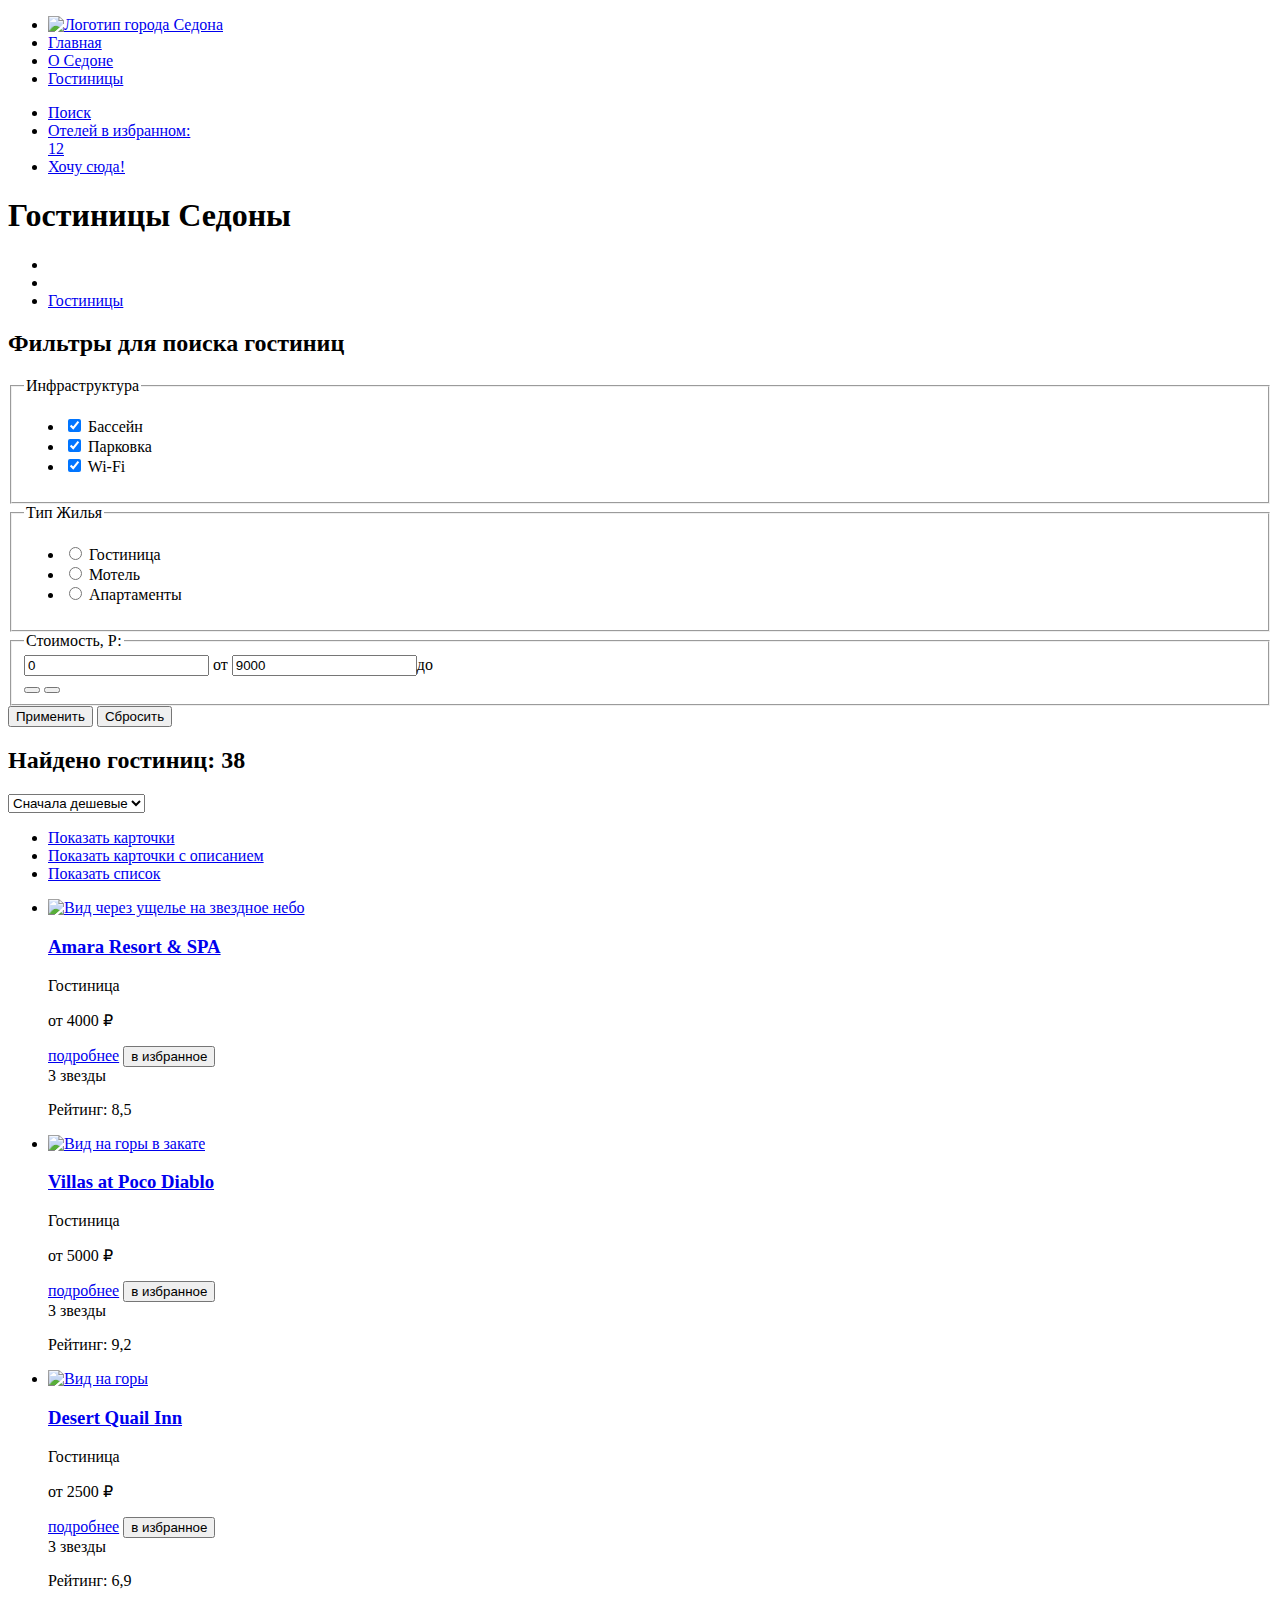
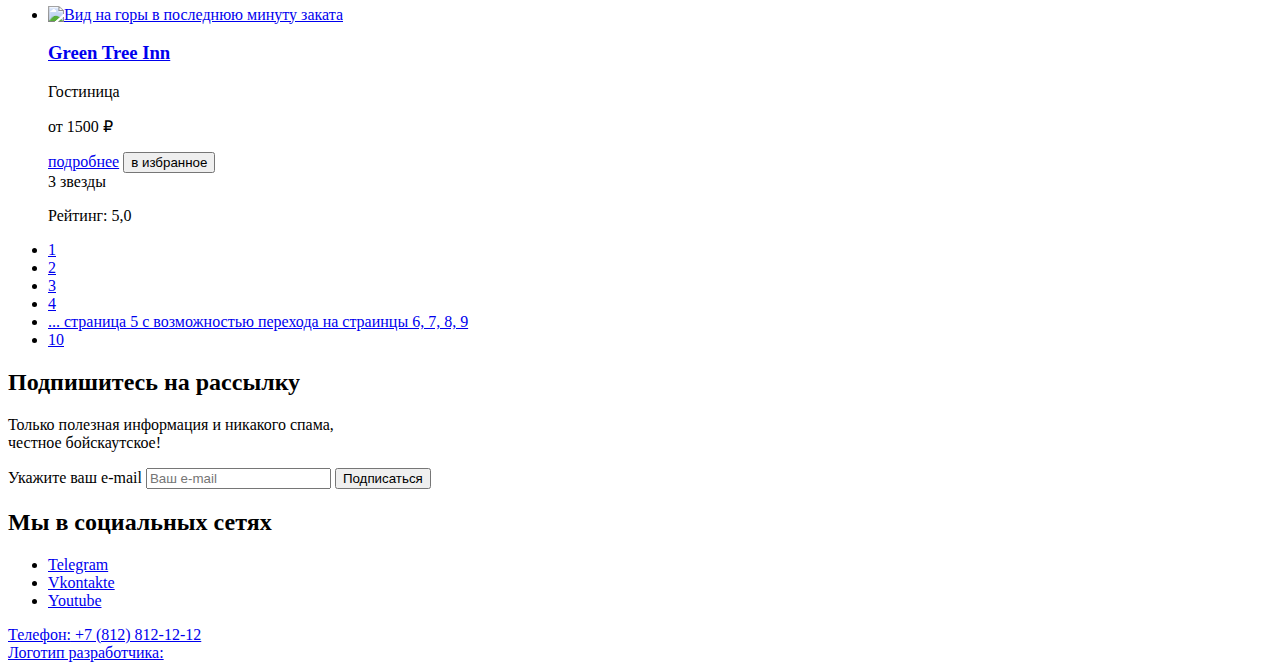
==== commit d8f53640: "Добавляет новый каталог" ====
--- a/catalog.html
+++ b/catalog.html
@@ -1,7 +1,7 @@
 <!DOCTYPE html>
 <html lang="ru">
 <head>
-    <link rel="icon" href="favicon.svg" sizes="32x32">
+    <link rel="icon" href="favicon.ico" sizes="32x32">
   <meta charset="UTF-8">
   <meta name="viewport" content="width=device-width, initial-scale=1">
   <link rel="stylesheet" href="styles/styles.css">
@@ -9,42 +9,41 @@
 </head>
 <body>
   <header class="page-header">
-
     <nav class="navigation">
-      <Ul class="navigation-main">
+      <ul class="navigation-main">
         <li class="navigation-item">
           <a class="header-logo-link" href="index.html" aria-current="page">
             <img class="logo" src="images/svg/logo.svg" width="138" height="64"  alt="Логотип города Седона"></a>
         </li>
         <li class="navigation-item">
-            <a class="navigation-link navigation-link-current" href="index.html" aria-current="page">Главная</a>
+            <a class="navigation-link" href="index.html" aria-current="page">Главная</a>
         </li>
         <li class="navigation-item">
             <a class="navigation-link" href="about.html">О Седоне</a>
         </li>
         <li class="navigation-item">
-            <a class="navigation-link" href="catalog.html">Гостиницы</a>
-        </li>
-      </Ul>
-      <ul class="navigation-user">
+          <a class="navigation-link navigation-link-current" href="catalog.html">Гостиницы</a>
+        </li>
+      </ul>
+      <Ul class="navigation-user">
         <li class="navigation-user-item">
-          <a class="navigation-link" href="#">
-            <span class="visually-hidden">
-            Поиск
-            </span>
+          <a class="navigation-user-link" href="#">
+            <span class="visually-hidden">Поиск</span>
           </a>
         </li>
         <li class="navigation-user-item">
-          <a class="navigation-link" href="#">
+          <a class="navigation-user-link" href="#">
             <span class="visually-hidden">Отелей в избранном:</span>
-              <div class="count">
+            <div class="count">
               <span class="in-favorites-text">12</span>
             </div>
           </a>
         </li>
         <li class="navigation-user-item">
-            <div class="small-button">
-              <a class="want-navigation-link" href="#">Хочу сюда!</a>
+          <div class="small-button brown-button">
+            <a class="want-navigation-link" href="#">
+              Хочу сюда!
+            </a>
           </div>
         </li>
       </ul>
@@ -59,11 +58,8 @@
         <li class="breadcrumbs-item">
           <a class="breadcrumbs-link-home" href="index.html"></a>
         </li>
-        <li class="breadcrumbs-item">
-          <a class="breadcrumbs-devider"></a>
-        </li>
-        <li class="breadcrumbs-item">
-          <a class="breadcrumbs-link">Гостиницы </a>
+        <li class="breadcrumbs-item"><span class="breadcrumbs-devider"></span></li>
+        <li class="breadcrumbs-item"><a class="breadcrumbs-link" href="#">Гостиницы </a>
         </li>
     </ul>
     </div>
@@ -126,7 +122,7 @@
       <legend class="catalog-filter-title range-title">Стоимость, Р: </legend>
         <label for="min-price">
             <span class="input-wrapper-min">
-            <input class="input-field min" type="text" name="min-price" id="min-price" value="0"> 
+            <input class="input-field min" type="text" name="min-price" id="min-price" value="0">
               <span class="min-price">от</span>
         </label>
           </span>
@@ -330,32 +326,30 @@
 <footer class="page-footer">
   <div class="footer-container">
     <div class="footer-social-list">
-    <h2 class="visually-hidden">Мы в социальных сетях</h2>
-      <ul class="social-list">
-        <li class="social-item">
-          <a class="footer-social-link footer-social-telegramm" href="https://t.me/htmlacademy"></a>
-          <span class="visually-hidden">Telegram</span>
-        </li>
-        <li class="social-item">
-          <a class="footer-social-link footer-social-vk" href="https://vk.com/htmlacademy"></a>
-          <span class="visually-hidden">Vkontakte</span>
-        </li>
-        <li class="social-item">
-          <a class="footer-social-link footer-social-youtube" href="https://www.youtube.com/user/htmlacademy.ru"></a>
-          <span class="visually-hidden">Youtube</span>
+      <h2 class="visually-hidden">Мы в социальных сетях</h2>
+        <ul class="social-list">
+          <li class="social-item">
+            <a class="footer-social-link footer-social-telegramm" href="https://t.me/htmlacademy">
+            <span class="visually-hidden">Telegram</span></a>
+        </li>
+          <li class="social-item">
+            <a class="footer-social-link footer-social-vk" href="https://vk.com/htmlacademy">
+            <span class="visually-hidden">Vkontakte</span></a>
+          </li>
+          <li class="social-item">
+            <a class="footer-social-link footer-social-youtube" href="https://www.youtube.com/user/htmlacademy.ru">
+            <span class="visually-hidden">Youtube</span></a>
         </li>
       </ul>
     </div>
-    <div class="phone-number">
-      <span class="visually-hidden"> Телефон:</span>
-        <a class="contact-phone" href="tel:+78128121212">+7 (812) 812-12-12 </a>
+      <div class="phone-number">
+          <a class="contact-phone" href="tel:+78128121212"><span class="visually-hidden"> Телефон:</span> +7 (812) 812-12-12 </a>
+      </div>
+    <div class="logo-academy">
+          <a href="https://htmlacademy.ru"><span class="visually-hidden">Логотип разработчика:</span></a>
     </div>
-      <div class="logo-academy">
-        <span class="visually-hidden">Логотип разработчика:</span>
-        <a href="https://htmlacademy.ru"></a>
-      </div>
   </div>
 </footer>
-
   </body>
+
 </html>
